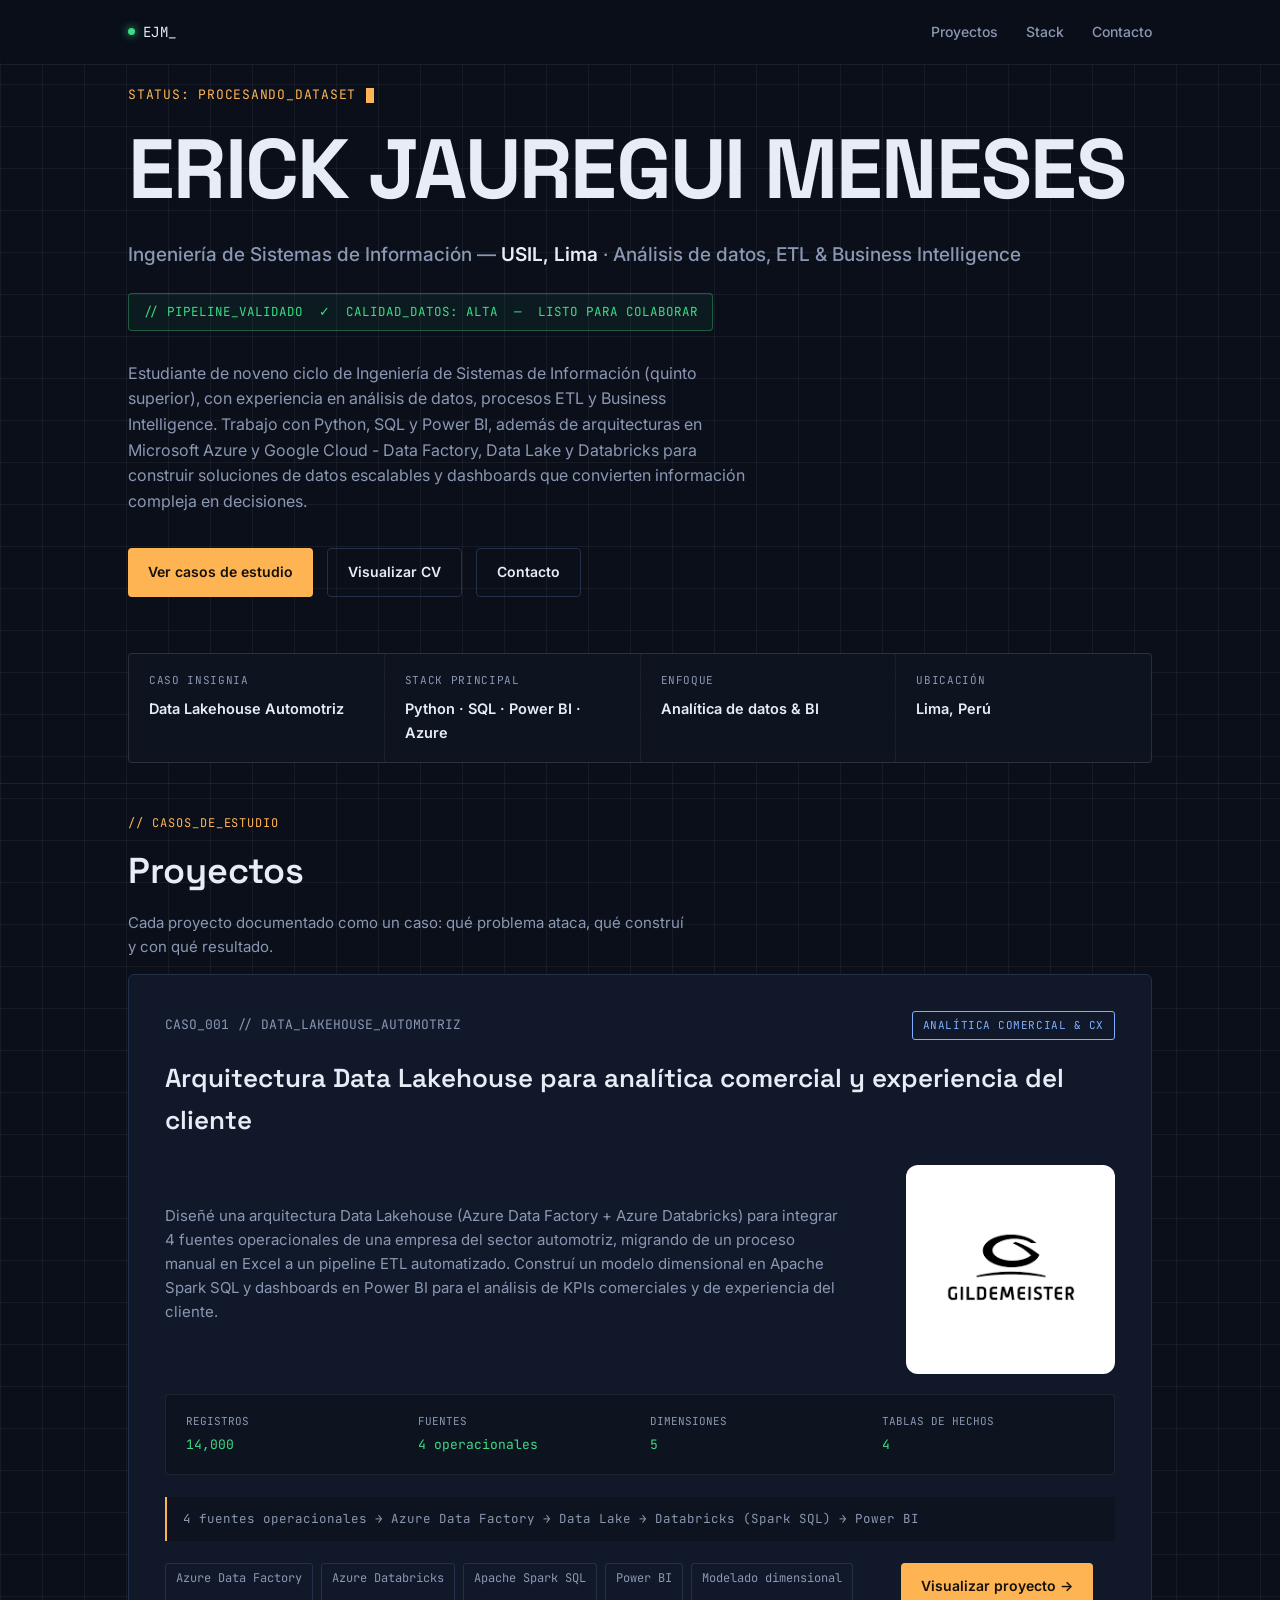
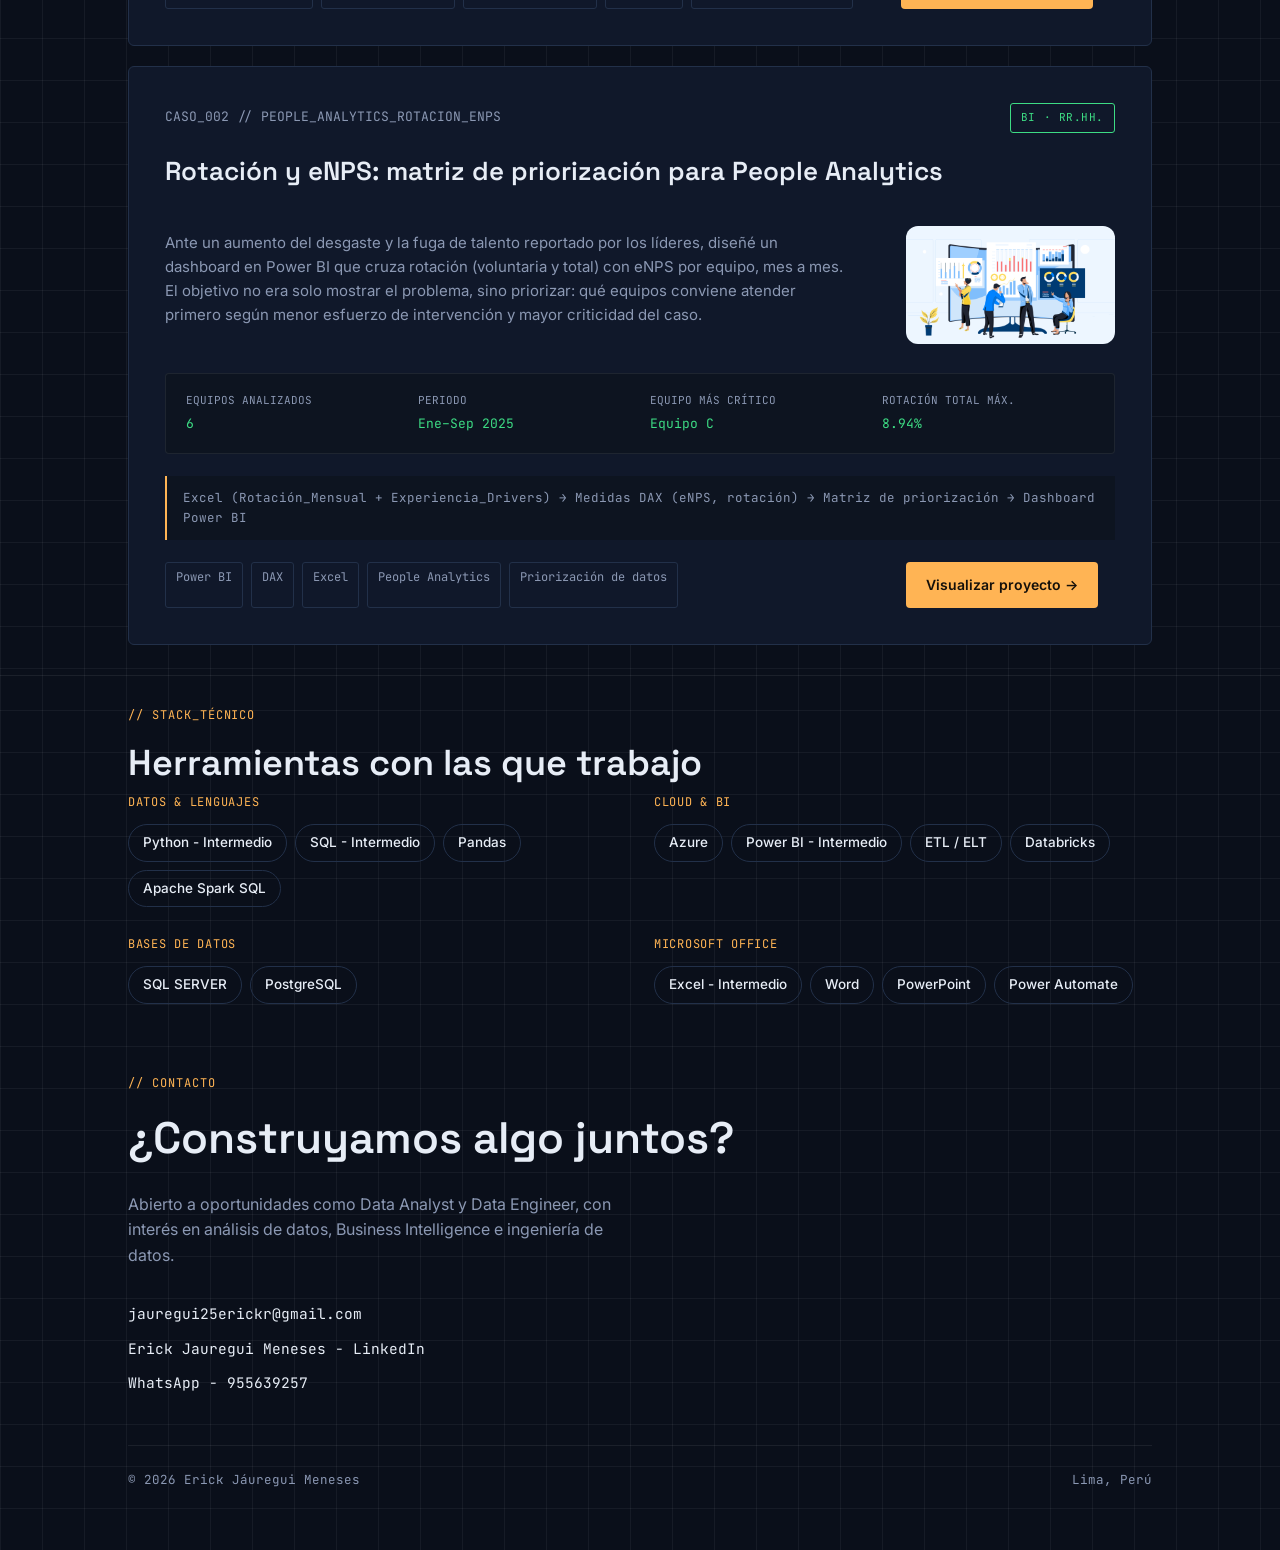
==== index.html @ a3d31a67 "Initial commit - personal portfolio" ====
<!DOCTYPE html>
<html lang="es">
<head>
<meta charset="UTF-8">
<meta name="viewport" content="width=device-width, initial-scale=1.0">
<title>Erick Raul Jauregui Meneses — Ingeniería de Sistemas · IA & Ciberseguridad</title>
<link rel="preconnect" href="https://fonts.googleapis.com">
<link rel="preconnect" href="https://fonts.gstatic.com" crossorigin>
<link href="https://fonts.googleapis.com/css2?family=Space+Grotesk:wght@500;600;700&family=Inter:wght@400;500;600&family=JetBrains+Mono:wght@400;500&display=swap" rel="stylesheet">
<link rel="stylesheet" href="style.css">
</head>
<body>

<nav>
  <div class="wrap">
    <a href="#" class="brand"><span class="dot"></span>EJM_</a>
    <ul>
      <li><a class="navlink" href="#proyectos">Proyectos</a></li>
      <li><a class="navlink" href="#stack">Stack</a></li>
      <li><a class="navlink" href="#contacto">Contacto</a></li>
    </ul>
  </div>
</nav>

<header class="hero">
  <div class="wrap">
    <div class="eyebrow">STATUS: PROCESANDO_DATASET<span class="cursor"></span></div>

    <h1 class="name">
      <span class="scanwrap">ERICK JAUREGUI MENESES<span class="scanline"></span></span>
    </h1>

    <p class="role">Ingeniería de Sistemas de Información — <strong>USIL, Lima</strong> · Análisis de datos, ETL & Business Intelligence</p>

    <div class="verified mono">// PIPELINE_VALIDADO &nbsp;✓&nbsp; CALIDAD_DATOS: ALTA &nbsp;—&nbsp; LISTO PARA COLABORAR</div>

    <p class="intro">
      Estudiante de noveno ciclo de Ingeniería de Sistemas de Información (quinto superior),
      con experiencia en análisis de datos, procesos ETL y Business Intelligence. Trabajo con
      Python, SQL y Power BI, además de arquitecturas en Microsoft Azure y Google Cloud - Data
      Factory, Data Lake y Databricks para construir soluciones de datos escalables y
      dashboards que convierten información compleja en decisiones.
    </p>

    <div class="cta-row">
      <a class="btn btn-primary" href="#proyectos">Ver casos de estudio</a>
      <a class="btn btn-ghost" href="ErickJauregui.html" id="cv-link">Visualizar CV</a>
      <a class="btn btn-ghost" href="#contacto">Contacto</a>
    </div>

    <div class="telemetry">
      <div class="tcell">
        <div class="tlabel">CASO INSIGNIA</div>
        <div class="tvalue">Data Lakehouse Automotriz</div>
      </div>
      <div class="tcell">
        <div class="tlabel">STACK PRINCIPAL</div>
        <div class="tvalue">Python · SQL · Power BI · Azure</div>
      </div>
      <div class="tcell">
        <div class="tlabel">ENFOQUE</div>
        <div class="tvalue">Analítica de datos & BI</div>
      </div>
      <div class="tcell">
        <div class="tlabel">UBICACIÓN</div>
        <div class="tvalue">Lima, Perú</div>
      </div>
    </div>
  </div>
</header>

<section id="proyectos">
  <div class="wrap">
    <div class="section-head">
      <div class="section-tag">// CASOS_DE_ESTUDIO</div>
      <h2>Proyectos</h2>
      <p class="section-sub">Cada proyecto documentado como un caso: qué problema ataca, qué construí y con qué resultado.</p>
    </div>

    <div class="case-featured">
      <div class="case-head">
        <span class="case-id">CASO_001 // DATA_LAKEHOUSE_AUTOMOTRIZ</span>
        <span class="badge academic">ANALÍTICA COMERCIAL & CX</span>
      </div>
      
      <h3 class="case-title">Arquitectura Data Lakehouse para analítica comercial y experiencia del cliente</h3>
      <div class="case-content">

        <div class="case-text">
            <p class="case-desc">
            Diseñé una arquitectura Data Lakehouse (Azure Data Factory + Azure Databricks) para
            integrar 4 fuentes operacionales de una empresa del sector automotriz, migrando de un
            proceso manual en Excel a un pipeline ETL automatizado. Construí un modelo dimensional
            en Apache Spark SQL y dashboards en Power BI para el análisis de KPIs comerciales y de
            experiencia del cliente.
            </p>
        </div>

        <div class="case-image">
            <img src="/img/images.png" alt="Arquitectura Data Lakehouse del proyecto automotriz">
        </div>

      </div>

      <div class="readout">
        <div><span class="rk">REGISTROS</span><span class="rv">14,000</span></div>
        <div><span class="rk">FUENTES</span><span class="rv">4 operacionales</span></div>
        <div><span class="rk">DIMENSIONES</span><span class="rv">5</span></div>
        <div><span class="rk">TABLAS DE HECHOS</span><span class="rv">4</span></div>
      </div>

      <div class="arch">4 fuentes operacionales → Azure Data Factory → Data Lake → Databricks (Spark SQL) → Power BI</div>

      <div class="tags">
        <span class="tag">Azure Data Factory</span>
        <span class="tag">Azure Databricks</span>
        <span class="tag">Apache Spark SQL</span>
        <span class="tag">Power BI</span>
        <span class="tag">Modelado dimensional</span>
        <div class="case-actions">
        <a class="btn btn-primary" href="proyecto-lakehouse.html">Visualizar proyecto →</a>
        </div>
      </div>
    </div>

    

     <div class="case-featured" style="margin-top:20px;">
      <div class="case-head">
        <span class="case-id">CASO_002 // PEOPLE_ANALYTICS_ROTACION_ENPS</span>
        <span class="badge bi">BI · RR.HH.</span>
      </div>
 
      <h3 class="case-title">Rotación y eNPS: matriz de priorización para People Analytics</h3>
 
      <div class="case-content">
        <div class="case-text">
          <p class="case-desc">
            Ante un aumento del desgaste y la fuga de talento reportado por los líderes, diseñé
            un dashboard en Power BI que cruza rotación (voluntaria y total) con eNPS por
            equipo, mes a mes. El objetivo no era solo mostrar el problema, sino priorizar: qué
            equipos conviene atender primero según menor esfuerzo de intervención y mayor
            criticidad del caso.
          </p>
        </div>
        <div class="case-image">
            <img src="/img/People_Analytics.png" alt="Arquitectura Data Lakehouse del proyecto automotriz">
        </div>
        
      </div>

 
      <div class="readout">
        <div><span class="rk">EQUIPOS ANALIZADOS</span><span class="rv">6</span></div>
        <div><span class="rk">PERIODO</span><span class="rv">Ene–Sep 2025</span></div>
        <div><span class="rk">EQUIPO MÁS CRÍTICO</span><span class="rv">Equipo C</span></div>
        <div><span class="rk">ROTACIÓN TOTAL MÁX.</span><span class="rv">8.94%</span></div>
      </div>
 
      <div class="arch">Excel (Rotación_Mensual + Experiencia_Drivers) → Medidas DAX (eNPS, rotación) → Matriz de priorización → Dashboard Power BI</div>
 
      <div class="tags">
        <span class="tag">Power BI</span>
        <span class="tag">DAX</span>
        <span class="tag">Excel</span>
        <span class="tag">People Analytics</span>
        <span class="tag">Priorización de datos</span>
        <div class="case-actions1">
        <a class="btn btn-primary" href="proyecto-people-analytics.html">Visualizar proyecto →</a>
      </div>
      </div>

    </div>
  </div>
</section>


<section id="stack">
  <div class="wrap">
    <div class="section-head">
      <div class="section-tag">// STACK_TÉCNICO</div>
      <h2>Herramientas con las que trabajo</h2>
    </div>

    <div class="skill-groups">
      <div class="skill-group">
        <div class="tlabel mono">DATOS & LENGUAJES</div>
        <div class="chip-row">
          <span class="chip">Python - Intermedio</span><span class="chip">SQL - Intermedio</span><span class="chip">Pandas</span><span class="chip">Apache Spark SQL</span>
        </div>
      </div>
      <div class="skill-group">
        <div class="tlabel mono">CLOUD & BI</div>
        <div class="chip-row">
          <span class="chip">Azure</span><span class="chip">Power BI - Intermedio </span><span class="chip">ETL / ELT</span><span class="chip">Databricks</span>
        </div>
      </div>
      <div class="skill-group">
        <div class="tlabel mono">BASES DE DATOS</div>
        <div class="chip-row">
          <span class="chip">SQL SERVER</span><span class="chip">PostgreSQL</span>
        </div>
      </div>
      <div class="skill-group">
    <div class="tlabel mono">MICROSOFT OFFICE</div>
    <div class="chip-row">
      <span class="chip">Excel - Intermedio</span>
      <span class="chip">Word</span>
      <span class="chip">PowerPoint</span>
      <span class="chip">Power Automate</span>
    </div>
    </div>

  </div>
</section>

<footer id="contacto">
  <div class="wrap">
    <div class="section-tag">// CONTACTO</div>
    <h2 class="footer-title">¿Construyamos algo juntos?</h2>
    <p class="footer-sub">Abierto a oportunidades como Data Analyst y Data Engineer, con interés en análisis de datos, Business Intelligence e ingeniería de datos.</p>
    <div class="contact-list">
      <a href="mailto:tu-correo@ejemplo.com">jauregui25erickr@gmail.com</a>
      <a href="https://www.linkedin.com/in/erick-raul-jauregui-meneses-576355302/" target="_blank">
    Erick Jauregui Meneses - LinkedIn
</a>
      <a href="#">WhatsApp - 955639257</a>
    </div>

    <div class="foot-note">
      <span>© 2026 Erick Jáuregui Meneses</span>
      <span>Lima, Perú</span>
    </div>
  </div>
</footer>

<script src="script.js"></script>

</body>
</html>
---- style.css ----
:root{
    --bg: #0a0f1a;
    --panel: #10182a;
    --panel-2: #0d1420;
    --border: #223049;
    --border-soft: rgba(255,255,255,0.07);
    --text: #e7edf6;
    --text-muted: #8b98b3;
    --amber: #ffb454;
    --green: #3ddc84;
    --grid: rgba(255,255,255,0.05);
    --radius: 4px;
  }

  *{ box-sizing: border-box; }
  html{ scroll-behavior: smooth; }

  @media (prefers-reduced-motion: reduce){
    html{ scroll-behavior: auto; }
    *{ animation-duration: 0.01ms !important; animation-iteration-count: 1 !important; transition-duration: 0.01ms !important; }
  }

  body{
    margin:0;
    background:
      linear-gradient(var(--grid) 1px, transparent 1px) 0 0 / 100% 42px,
      linear-gradient(90deg, var(--grid) 1px, transparent 1px) 0 0 / 42px 100%,
      var(--bg);
    color: var(--text);
    font-family: 'Inter', sans-serif;
    line-height: 1.6;
    -webkit-font-smoothing: antialiased;
  }

  a{ color: inherit; }
  ::selection{ background: var(--amber); color: #0a0f1a; }

  :focus-visible{
    outline: 2px solid var(--amber);
    outline-offset: 3px;
  }

  .mono{ font-family: 'JetBrains Mono', monospace; }
  .display{ font-family: 'Space Grotesk', sans-serif; }

  .wrap{
    max-width: 1080px;
    margin: 0 auto;
    padding: 0 28px;
  }

  /* NAV */
  nav{
    position: sticky; top:0; z-index: 50;
    backdrop-filter: blur(10px);
    background: rgba(10,15,26,0.82);
    border-bottom: 1px solid var(--border-soft);
  }
  nav .wrap{
    display:flex; align-items:center; justify-content:space-between;
    height: 64px;
  }
  .brand{
    font-family:'JetBrains Mono', monospace;
    font-size: 14px; letter-spacing: 0.03em;
    display:flex; align-items:center; gap:8px;
    text-decoration:none; color: var(--text);
  }
  .brand .dot{ width:7px; height:7px; border-radius:50%; background: var(--green); box-shadow: 0 0 8px var(--green); flex:none; }
  nav ul{ list-style:none; display:flex; gap: 28px; margin:0; padding:0; }
  nav a.navlink{
    text-decoration:none; color: var(--text-muted);
    font-size: 14px; font-weight: 500;
    transition: color .15s ease;
  }
  nav a.navlink:hover{ color: var(--text); }
  nav ul{ display:none; }
  @media (min-width: 720px){ nav ul{ display:flex; } }

  /* HERO */
  header.hero{
    padding: 20px 0 20px;
    position: relative;
    overflow: hidden;
  }
  .eyebrow{
    font-family:'JetBrains Mono', monospace;
    font-size: 13px;
    color: var(--amber);
    letter-spacing: 0.06em;
    display:flex; align-items:center; gap:10px;
    margin-bottom: 22px;
  }
  .cursor{
    display:inline-block; width:8px; height:15px; background: var(--amber);
    animation: blink 1s steps(1) infinite;
  }
  @keyframes blink{ 50%{ opacity:0; } }

  h1.name{
    font-family:'Space Grotesk', sans-serif;
    font-weight: 700;
    font-size: clamp(42px, 8vw, 84px);
    line-height: 0.98;
    letter-spacing: -0.02em;
    margin: 0;
    position: relative;
    display: inline-block;
  }
  h1.name .scanwrap{
    position: relative;
    display: inline-block;
    overflow: hidden;
  }
  h1.name .scanline{
    position:absolute; left:0; right:0; top:0; height:0;
    background: linear-gradient(180deg, transparent, rgba(61,220,132,0.35) 45%, rgba(61,220,132,0.85) 50%, rgba(61,220,132,0.35) 55%, transparent);
    animation: sweep 1.6s ease-out 0.3s forwards;
  }
  @keyframes sweep{
    0%{ top:-10%; height: 14%; }
    85%{ top: 100%; height: 14%; }
    100%{ top:100%; height:0; }
  }

  .role{
    margin: 18px 0 0;
    font-size: clamp(16px, 2.4vw, 19px);
    color: var(--text-muted);
    font-weight: 500;
  }
  .role strong{ color: var(--text); font-weight: 600; }

  .verified{
    margin-top: 22px;
    display:inline-flex; align-items:center; gap:10px;
    font-family:'JetBrains Mono', monospace;
    font-size: 12.5px;
    color: var(--green);
    border: 1px solid rgba(61,220,132,0.35);
    background: rgba(61,220,132,0.06);
    padding: 8px 14px;
    border-radius: var(--radius);
    opacity: 0;
    animation: fadein 0.5s ease 2s forwards;
  }
  @keyframes fadein{ to{ opacity:1; } }

  .intro{
    max-width: 620px;
    margin: 30px 0 0;
    color: var(--text-muted);
    font-size: 16px;
  }

  .cta-row{ display:flex; flex-wrap:wrap; gap: 14px; margin-top: 34px; }
  .btn{
    font-family:'Inter', sans-serif;
    font-size: 14px; font-weight: 600;
    padding: 12px 20px;
    border-radius: var(--radius);
    text-decoration: none;
    display:inline-flex; align-items:center; gap:8px;
    transition: transform .15s ease, border-color .15s ease, background .15s ease;
  }
  .btn-primary{ background: var(--amber); color: #14100a; }
  .btn-primary:hover{ transform: translateY(-1px); }
  .btn-ghost{ border: 1px solid var(--border); color: var(--text); }
  .btn-ghost:hover{ border-color: var(--amber); color: var(--amber); }

  /* TELEMETRY STRIP */
  .telemetry{
    display:grid; grid-template-columns: repeat(2,1fr); gap: 1px;
    background: var(--border-soft);
    border: 1px solid var(--border-soft);
    border-radius: var(--radius);
    overflow:hidden;
    margin-top: 56px;
  }
  @media (min-width: 720px){ .telemetry{ grid-template-columns: repeat(4,1fr); } }
  .tcell{
    background: var(--panel-2);
    padding: 18px 20px;
  }
  .tcell .tlabel{
    font-family:'JetBrains Mono', monospace;
    font-size: 11px; color: var(--text-muted);
    letter-spacing: 0.06em;
    margin-bottom: 8px;
  }
  .tcell .tvalue{ font-size: 14.5px; font-weight: 600; }

  /* SECTIONS */
  section{ padding: 30px 0; border-top: 1px solid var(--border-soft); }
  .section-head{ margin-bottom: 0px; }
  .section-tag{
    font-family:'JetBrains Mono', monospace;
    font-size: 12px; color: var(--amber); letter-spacing: 0.08em;
    margin-bottom: 10px;
  }
  h2{
    font-family:'Space Grotesk', sans-serif;
    font-size: clamp(26px, 4vw, 36px);
    margin: 0;
    font-weight: 600;
  }
  .section-sub{ color: var(--text-muted); max-width: 560px; margin-top: 10px; font-size: 15px; }

  /* FEATURED CASE FILE */
  .case-featured{
    background: var(--panel);
    border: 1px solid var(--border);
    border-radius: 6px;
    padding: 36px;
    position: relative;
  }
  .case-head{
    display:flex; flex-wrap:wrap; align-items:center; gap: 14px;
    justify-content: space-between;
    margin-bottom: 18px;
  }
  .case-id{ font-family:'JetBrains Mono', monospace; font-size: 13px; color: var(--text-muted); }
  .badge{
    font-family:'JetBrains Mono', monospace;
    font-size: 11px; letter-spacing: 0.05em;
    padding: 5px 10px; border-radius: 3px;
    border: 1px solid currentColor;
  }
  .badge.thesis{ color: var(--amber); }
  .badge.academic{ color: #7fb0ff; }
  .badge.bi{ color: var(--green); }
  .badge.iot{ color: #d18cff; }
  .badge.web{ color: #ff9d7a; }

  .case-title{ font-family:'Space Grotesk', sans-serif; font-size: 26px; font-weight: 600; margin: 4px 0 14px; }
  .case-desc{ color: var(--text-muted); font-size: 15px; max-width: 680px; margin-bottom: 26px; }

  .readout{
    background: var(--panel-2);
    border: 1px solid var(--border-soft);
    border-radius: 4px;
    padding: 18px 20px;
    display:grid; grid-template-columns: repeat(2,1fr); gap: 12px 20px;
    font-family:'JetBrains Mono', monospace;
    font-size: 13px;
    margin-bottom: 22px;
  }
  @media (min-width: 640px){ .readout{ grid-template-columns: repeat(4,1fr); } }
  .readout div span{ display:block; }
  .readout .rk{ color: var(--text-muted); font-size: 11px; margin-bottom: 4px; }
  .readout .rv{ color: var(--green); }

  .arch{
    font-family:'JetBrains Mono', monospace;
    font-size: 12.5px;
    color: var(--text-muted);
    margin-bottom: 22px;
    padding: 12px 16px;
    border-left: 2px solid var(--amber);
    background: var(--panel-2);
  }

  .tags{ display:flex; flex-wrap:wrap; gap: 8px; }
  .tag{
    font-family:'JetBrains Mono', monospace;
    font-size: 12px;
    color: var(--text-muted);
    border: 1px solid var(--border);
    padding: 5px 10px;
    border-radius: 3px;
  }

  /* CASE GRID */
  .case-grid{
    display:grid; grid-template-columns: 1fr; gap: 20px;
    margin-top: 20px;
  }
  @media (min-width: 720px){ .case-grid{ grid-template-columns: 1fr 1fr; } }

  .case-card{
    background: var(--panel);
    border: 1px solid var(--border-soft);
    border-radius: 5px;
    padding: 24px;
    opacity: 0; transform: translateY(14px);
    transition: opacity .5s ease, transform .5s ease, border-color .2s ease;
  }
  .case-card.in{ opacity:1; transform: translateY(0); }
  .case-card:hover{ border-color: var(--border); }
  .case-card .case-id{ margin-bottom: 8px; }
  .case-card h3{ font-family:'Space Grotesk', sans-serif; font-size: 18px; margin: 6px 0 10px; font-weight: 600; }
  .case-card p{ color: var(--text-muted); font-size: 14px; margin: 0 0 16px; }
  .case-card .tags{ margin-top: auto; }

  /* SKILLS */
  .skill-groups{ display:grid; grid-template-columns: 1fr; gap: 28px; }
  @media (min-width: 720px){ .skill-groups{ grid-template-columns: repeat(2,1fr); } }
  .skill-group .tlabel{
    font-family:'JetBrains Mono', monospace; font-size: 12px; color: var(--amber);
    letter-spacing: 0.06em; margin-bottom: 12px;
  }
  .chip-row{ display:flex; flex-wrap:wrap; gap: 8px; }
  .chip{
    font-size: 13.5px; font-weight: 500;
    border: 1px solid var(--border);
    border-radius: 20px;
    padding: 7px 14px;
    color: var(--text);
  }

  /* FOOTER */
  footer{ padding: 40px 0 60px; }
  .footer-title{
    font-family:'Space Grotesk', sans-serif;
    font-size: clamp(28px, 5vw, 44px);
    font-weight: 600; margin: 0 0 18px;
  }
  .footer-sub{ color: var(--text-muted); max-width: 520px; margin-bottom: 34px; }
  .contact-list{ display:flex; flex-direction:column; gap: 10px; font-family:'JetBrains Mono', monospace; font-size: 14.5px; }
  .contact-list a{ text-decoration:none; color: var(--text); border-bottom: 1px solid transparent; transition: border-color .15s ease, color .15s ease; }
  .contact-list a:hover{ color: var(--amber); border-color: var(--amber); }
  .foot-note{
    margin-top: 50px; padding-top: 24px; border-top: 1px solid var(--border-soft);
    font-size: 12.5px; color: var(--text-muted); font-family:'JetBrains Mono', monospace;
    display:flex; flex-wrap:wrap; justify-content:space-between; gap:10px;
  }

  /*Imagen de Primer Proyecto*/

  .case-content {
  display: flex;
  align-items: center;
  justify-content: space-between;
  gap: 40px;
  padding: 10px 0 20px;
}

.case-text {
  flex: 1;
}

.case-image {
  width: 22%;
}

.case-image img {
  width: 100%;
  height: auto;
  display: block;
  border-radius: 12px;
}

/*CV PDF*/
.cv-page {
    padding: 40px 0 0px;
}

.cv-actions {
    display: flex;
    gap: 15px;
    margin: 30px 0;
    flex-wrap: wrap;
}

.cv-viewer {
    width: 100%;
    height: 900px;
    border: 1px solid rgba(255, 255, 255, 0.1);
    border-radius: 14px;
    overflow: hidden;
    background: #111;
}

.cv-viewer iframe {
    width: 100%;
    height: 100%;
    border: none;
}

.case-actions {
  margin-left: 40px;
}

.case-actions1{
  margin-left: 220px;
}
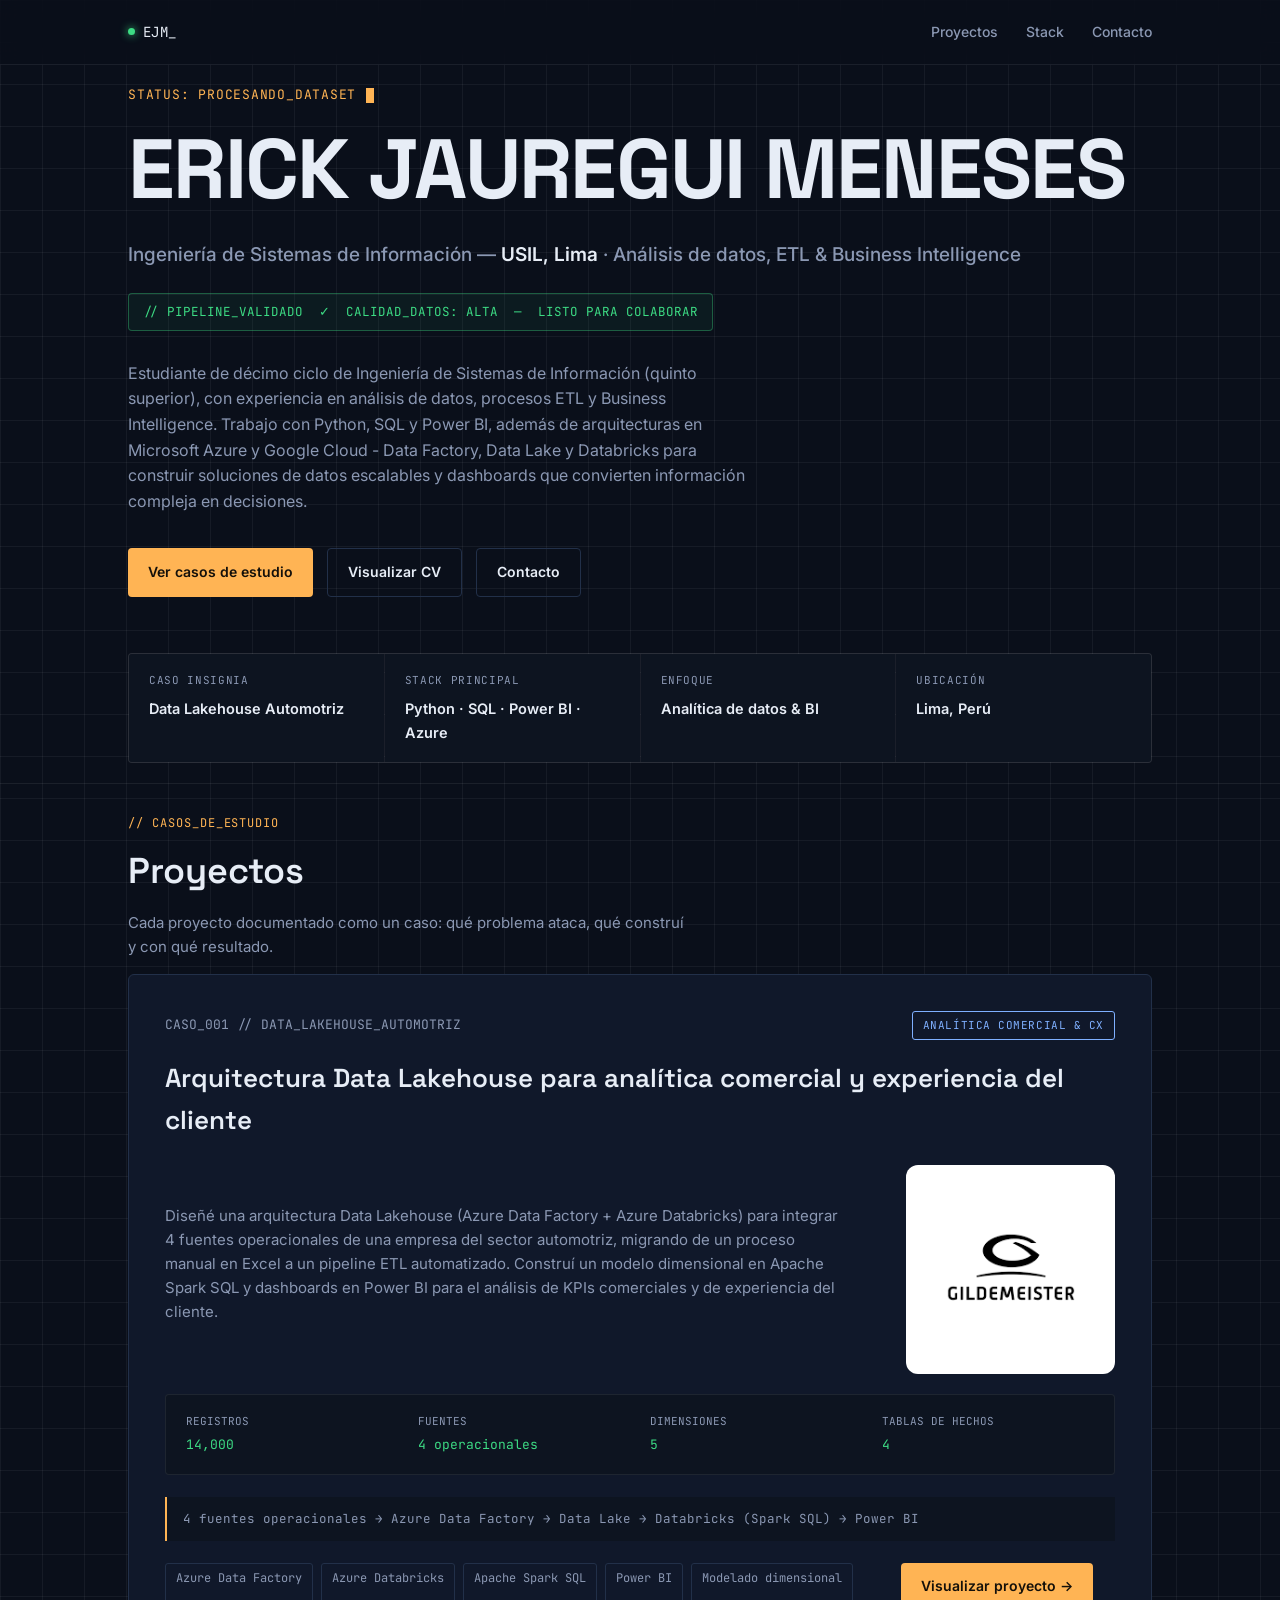
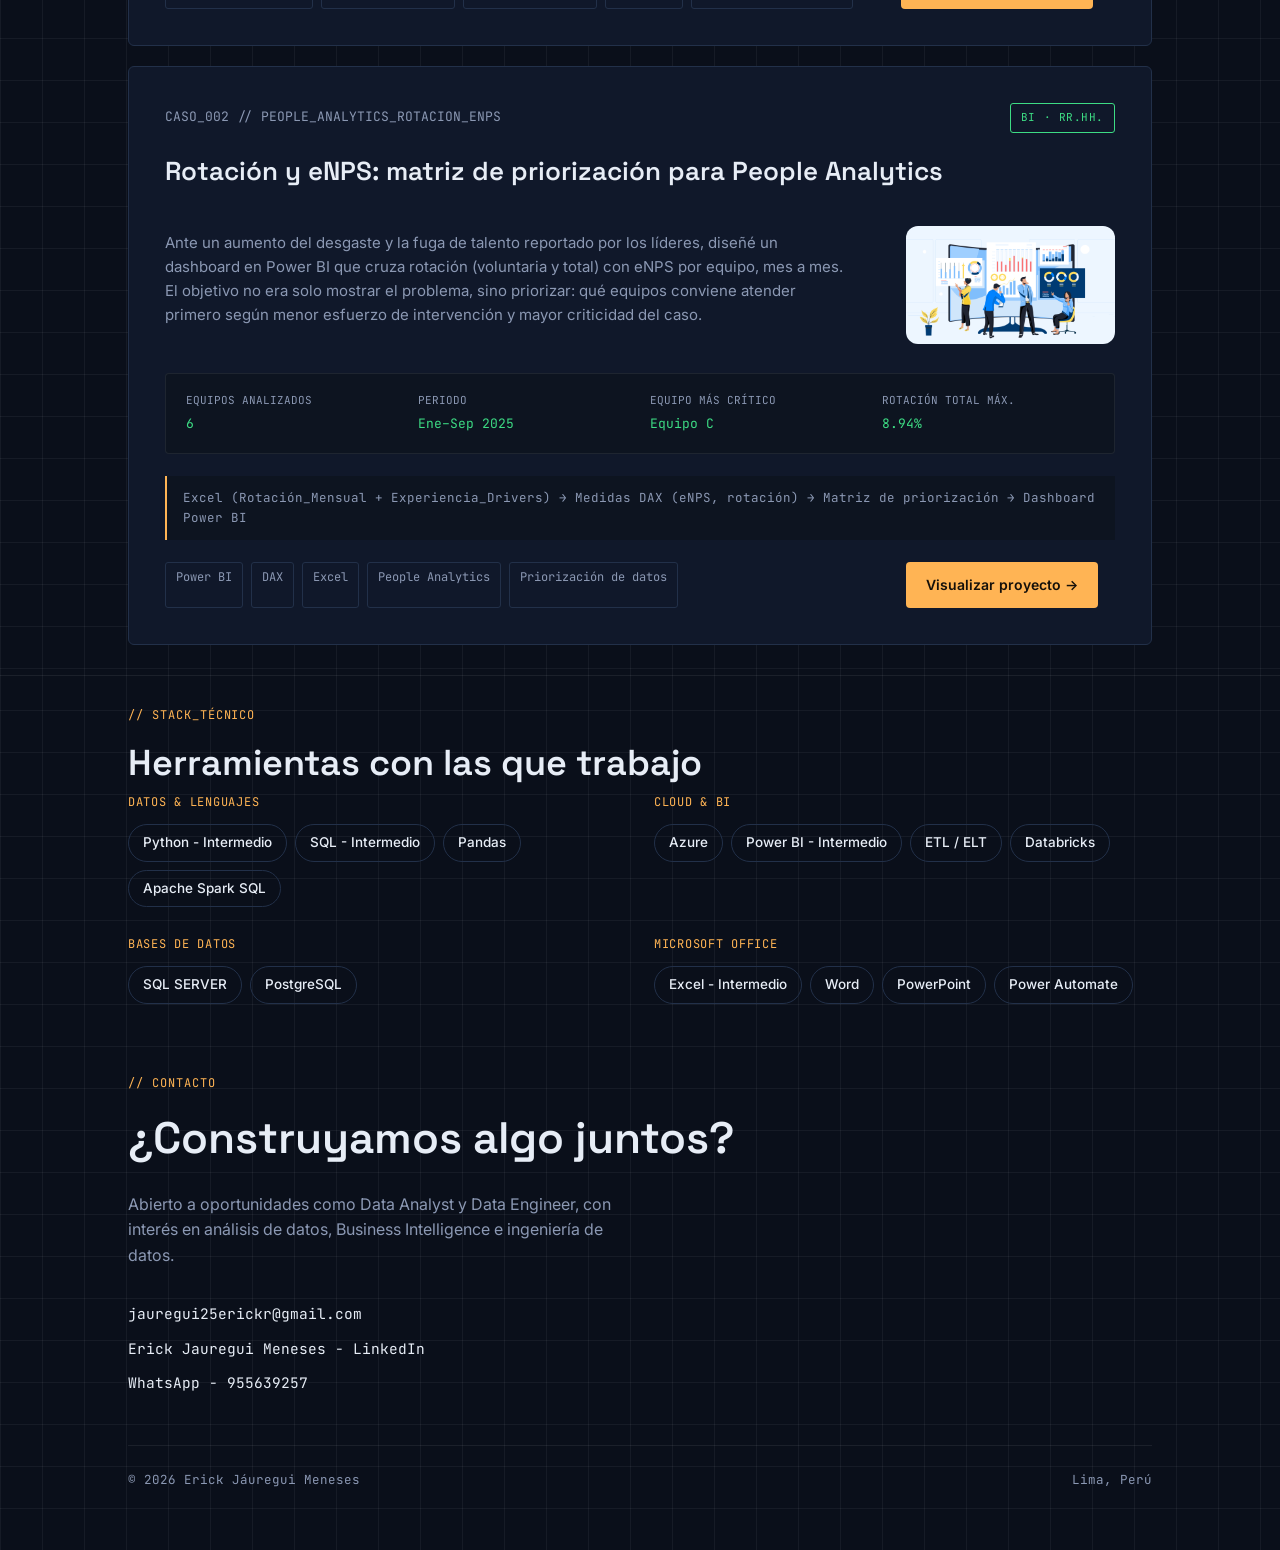
==== commit b337944a: "Cambio" ====
--- a/index.html
+++ b/index.html
@@ -3,7 +3,7 @@
 <head>
 <meta charset="UTF-8">
 <meta name="viewport" content="width=device-width, initial-scale=1.0">
-<title>Erick Raul Jauregui Meneses — Ingeniería de Sistemas · IA & Ciberseguridad</title>
+<title>Erick Raul Jauregui Meneses — Ingeniería de Sistemas</title>
 <link rel="preconnect" href="https://fonts.googleapis.com">
 <link rel="preconnect" href="https://fonts.gstatic.com" crossorigin>
 <link href="https://fonts.googleapis.com/css2?family=Space+Grotesk:wght@500;600;700&family=Inter:wght@400;500;600&family=JetBrains+Mono:wght@400;500&display=swap" rel="stylesheet">
@@ -35,7 +35,7 @@
     <div class="verified mono">// PIPELINE_VALIDADO &nbsp;✓&nbsp; CALIDAD_DATOS: ALTA &nbsp;—&nbsp; LISTO PARA COLABORAR</div>
 
     <p class="intro">
-      Estudiante de noveno ciclo de Ingeniería de Sistemas de Información (quinto superior),
+      Estudiante de décimo ciclo de Ingeniería de Sistemas de Información (quinto superior),
       con experiencia en análisis de datos, procesos ETL y Business Intelligence. Trabajo con
       Python, SQL y Power BI, además de arquitecturas en Microsoft Azure y Google Cloud - Data
       Factory, Data Lake y Databricks para construir soluciones de datos escalables y
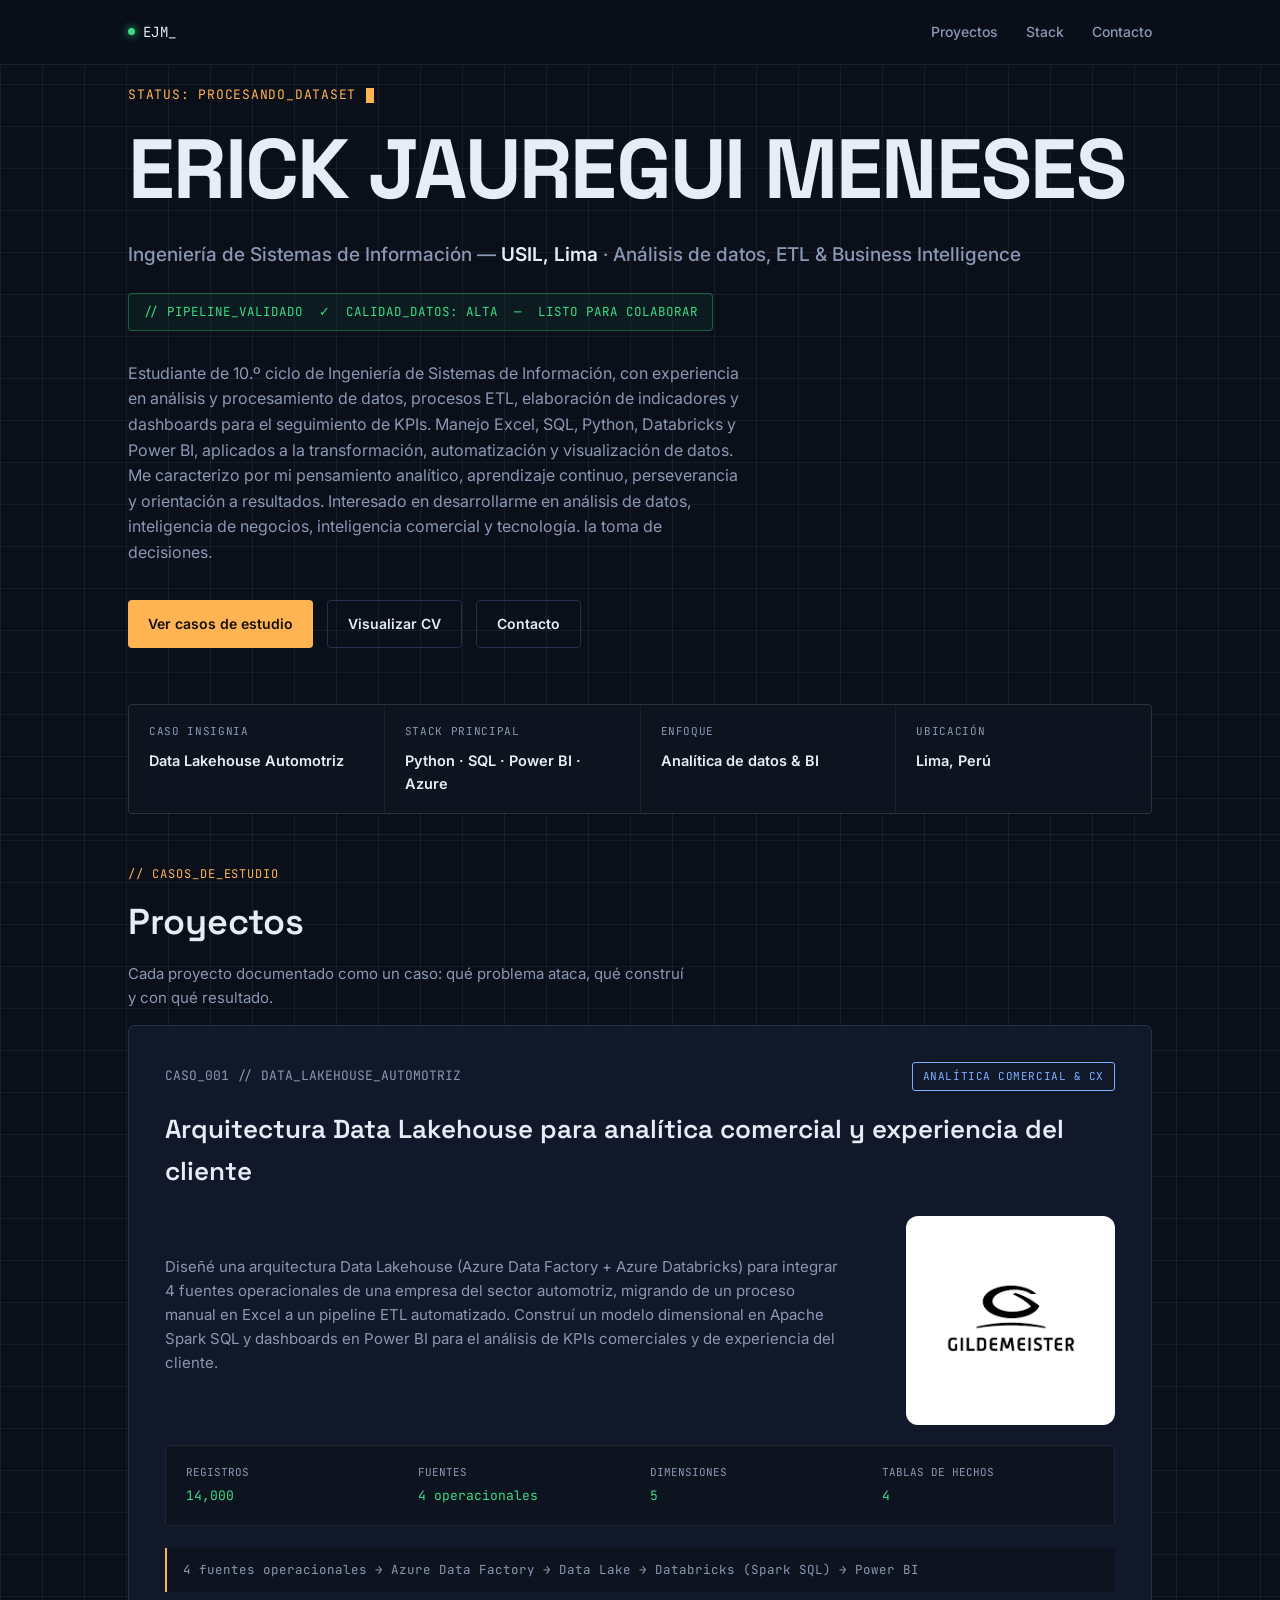
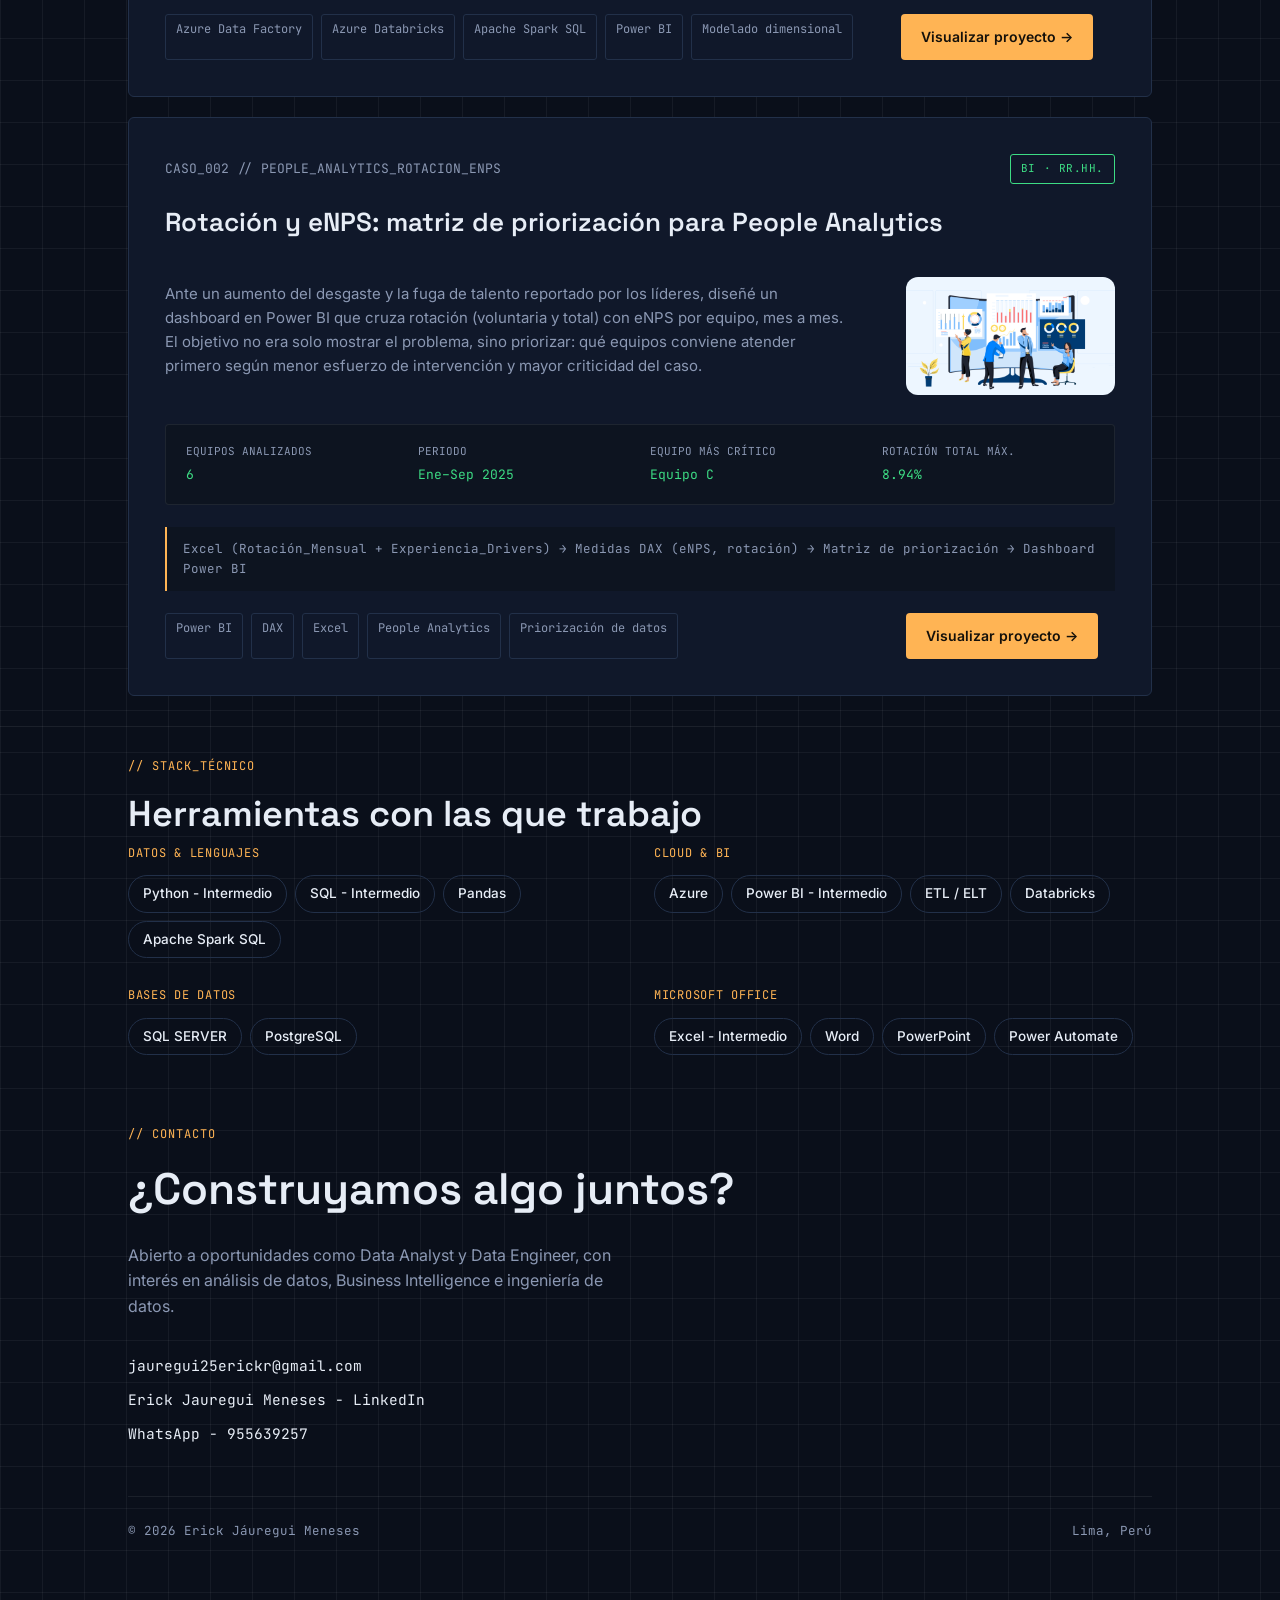
==== commit 8ffdb2d1: "resumen" ====
--- a/index.html
+++ b/index.html
@@ -35,11 +35,13 @@
     <div class="verified mono">// PIPELINE_VALIDADO &nbsp;✓&nbsp; CALIDAD_DATOS: ALTA &nbsp;—&nbsp; LISTO PARA COLABORAR</div>
 
     <p class="intro">
-      Estudiante de décimo ciclo de Ingeniería de Sistemas de Información (quinto superior),
-      con experiencia en análisis de datos, procesos ETL y Business Intelligence. Trabajo con
-      Python, SQL y Power BI, además de arquitecturas en Microsoft Azure y Google Cloud - Data
-      Factory, Data Lake y Databricks para construir soluciones de datos escalables y
-      dashboards que convierten información compleja en decisiones.
+      Estudiante de 10.º ciclo de Ingeniería de Sistemas de Información, con experiencia en análisis y procesamiento de
+      datos, procesos ETL, elaboración de indicadores y dashboards para el seguimiento de KPIs. Manejo Excel, SQL,
+      Python, Databricks y Power BI, aplicados a la transformación, automatización y visualización de datos. Me
+      caracterizo por mi pensamiento analítico, aprendizaje continuo, perseverancia y orientación a resultados.
+      Interesado en desarrollarme en análisis de datos, inteligencia de negocios, inteligencia comercial y tecnología.
+      la toma de decisiones.
+
     </p>
 
     <div class="cta-row">
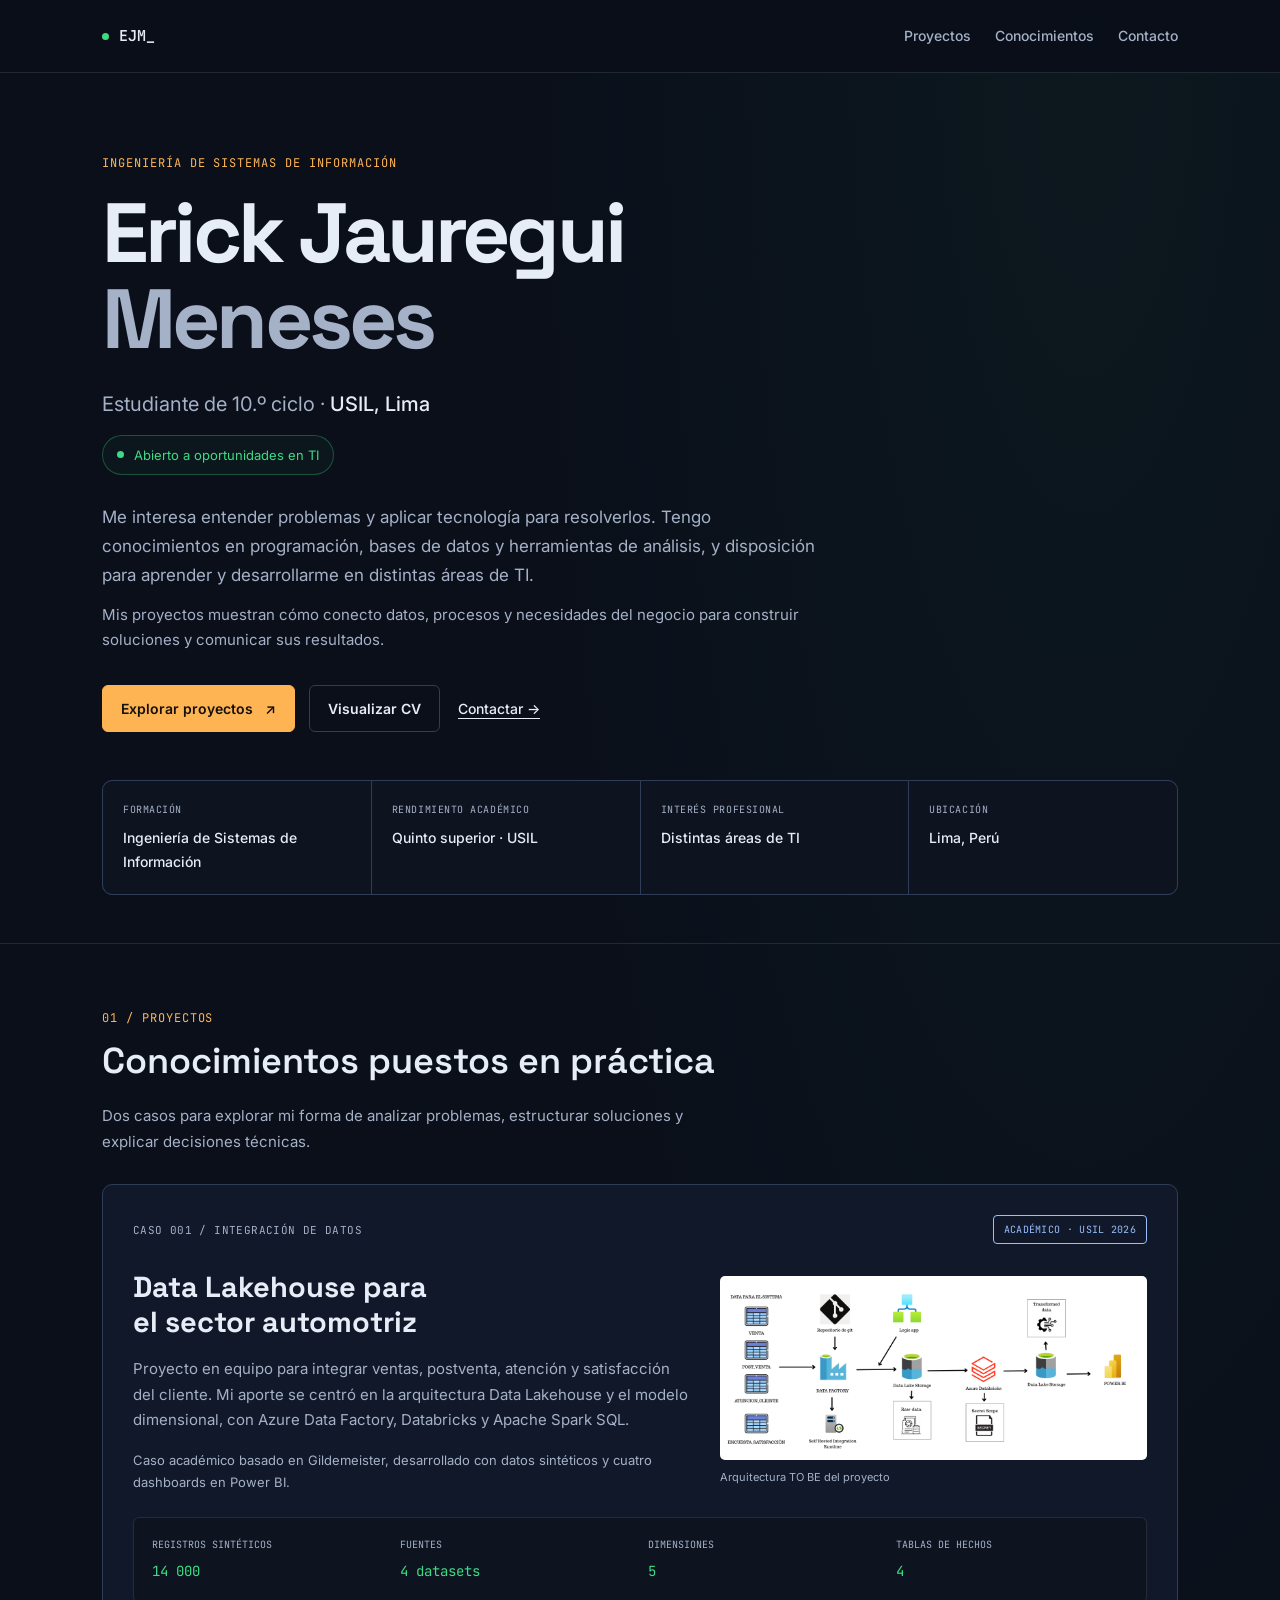
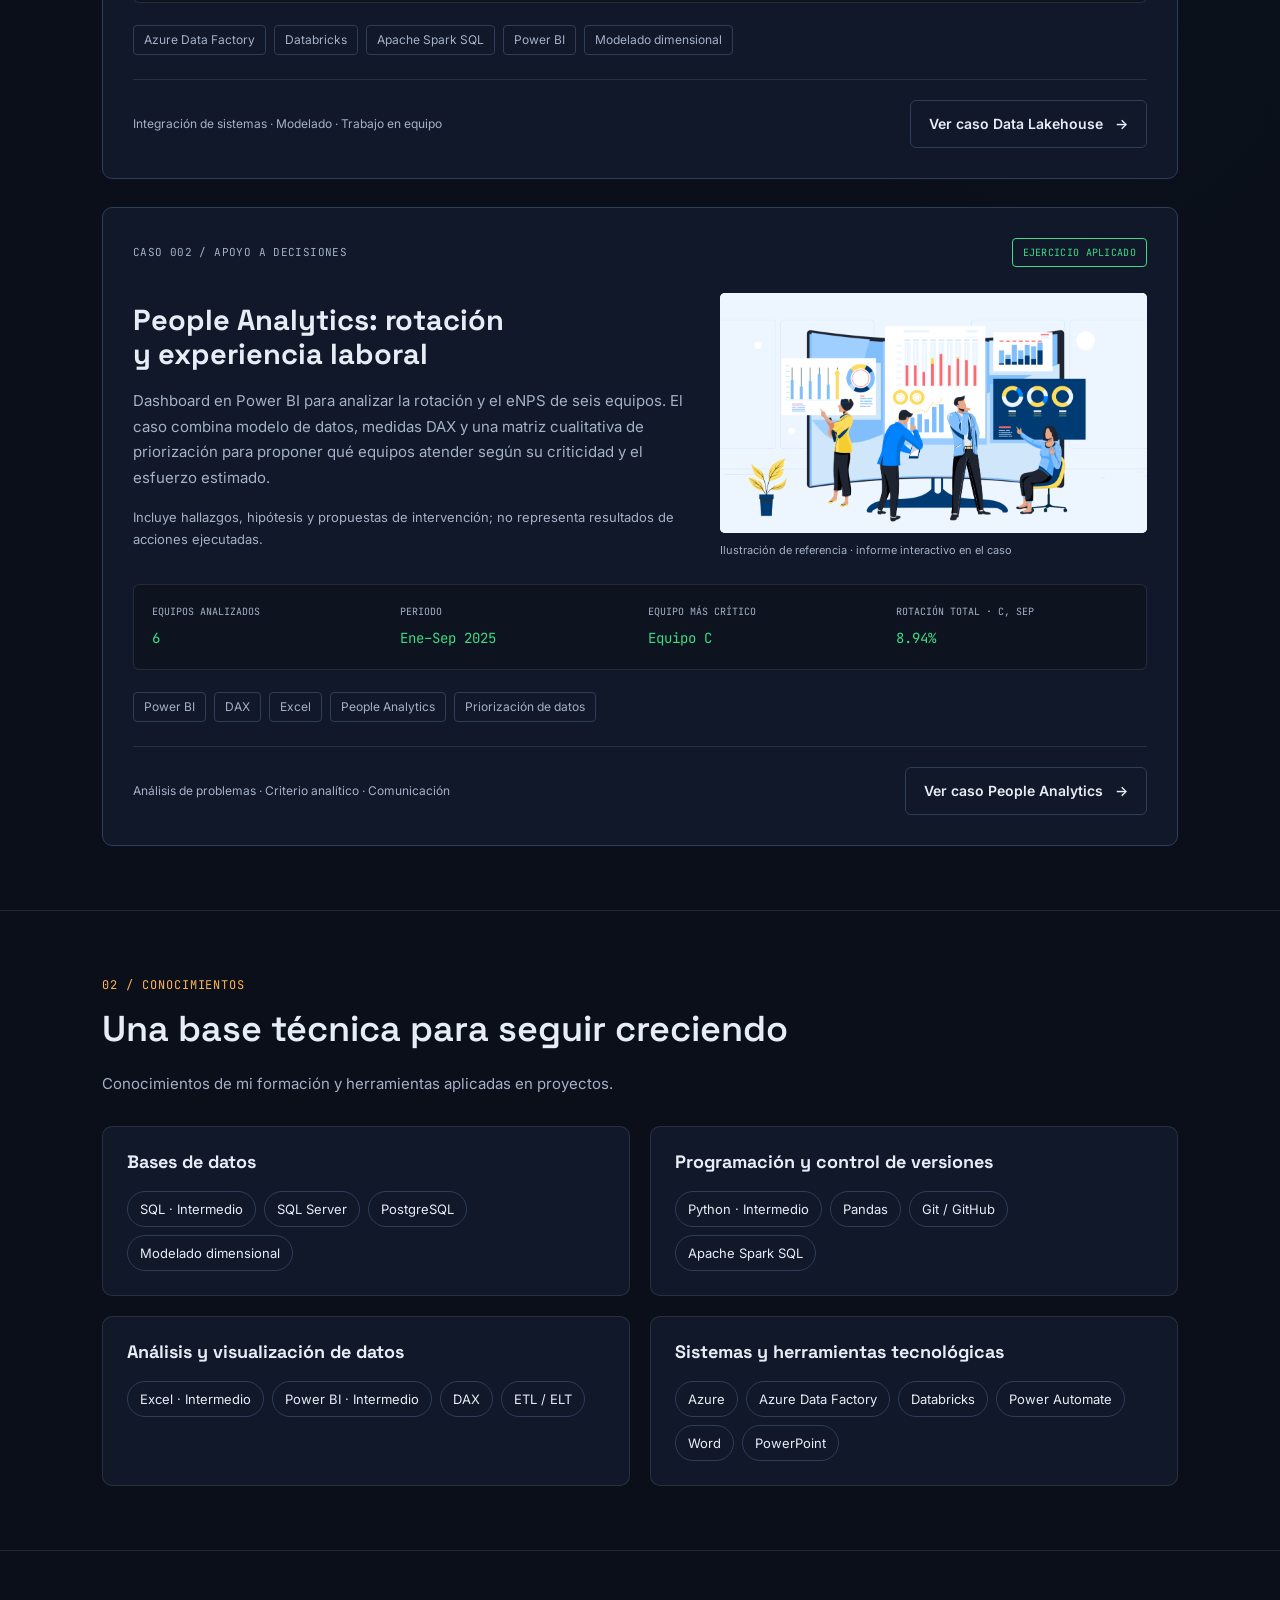
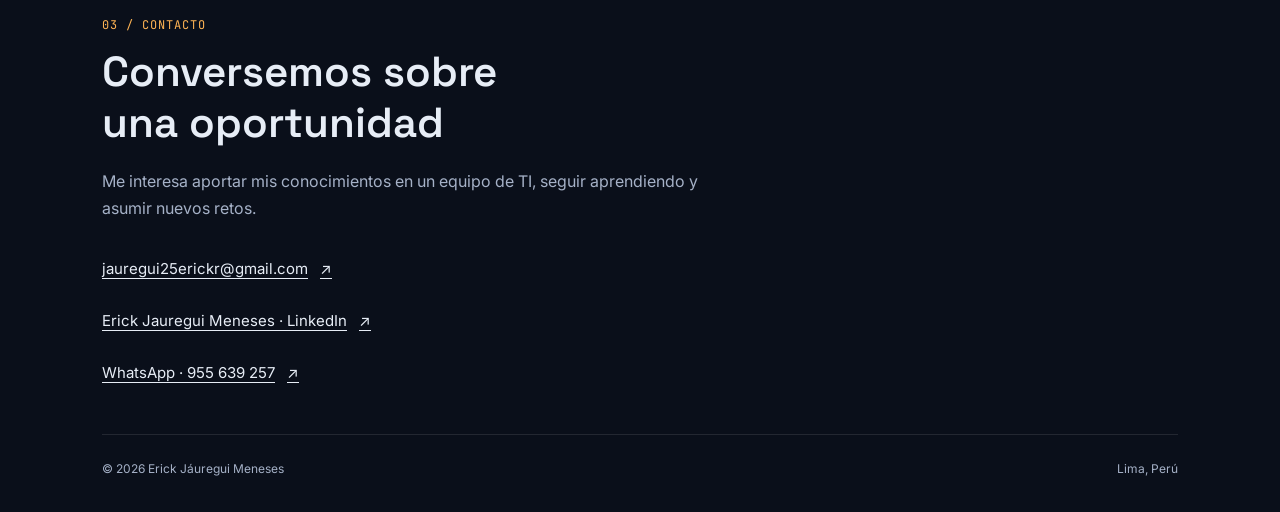
==== commit 134eff2c: ""Actualización"" ====
--- a/index.html
+++ b/index.html
@@ -1,242 +1,117 @@
-<!DOCTYPE html>
+﻿<!DOCTYPE html>
 <html lang="es">
 <head>
-<meta charset="UTF-8">
-<meta name="viewport" content="width=device-width, initial-scale=1.0">
-<title>Erick Raul Jauregui Meneses — Ingeniería de Sistemas</title>
-<link rel="preconnect" href="https://fonts.googleapis.com">
-<link rel="preconnect" href="https://fonts.gstatic.com" crossorigin>
-<link href="https://fonts.googleapis.com/css2?family=Space+Grotesk:wght@500;600;700&family=Inter:wght@400;500;600&family=JetBrains+Mono:wght@400;500&display=swap" rel="stylesheet">
-<link rel="stylesheet" href="style.css">
+  <meta charset="UTF-8">
+  <meta name="viewport" content="width=device-width, initial-scale=1.0">
+  <meta name="description" content="Portafolio de Erick Jauregui Meneses, estudiante de Ingeniería de Sistemas de Información en USIL. Proyectos, conocimientos y contacto para prácticas en TI.">
+  <meta name="theme-color" content="#0a0f1a">
+  <title>Erick Raul Jauregui Meneses — Ingeniería de Sistemas</title>
+  <link rel="preconnect" href="https://fonts.googleapis.com">
+  <link rel="preconnect" href="https://fonts.gstatic.com" crossorigin>
+  <link href="https://fonts.googleapis.com/css2?family=Space+Grotesk:wght@500;600;700&family=Inter:wght@400;500;600&family=JetBrains+Mono:wght@400;500&display=swap" rel="stylesheet">
+  <link rel="stylesheet" href="style.css">
+  <script src="script.js" defer></script>
 </head>
 <body>
-
-<nav>
-  <div class="wrap">
-    <a href="#" class="brand"><span class="dot"></span>EJM_</a>
-    <ul>
-      <li><a class="navlink" href="#proyectos">Proyectos</a></li>
-      <li><a class="navlink" href="#stack">Stack</a></li>
-      <li><a class="navlink" href="#contacto">Contacto</a></li>
-    </ul>
-  </div>
-</nav>
-
-<header class="hero">
-  <div class="wrap">
-    <div class="eyebrow">STATUS: PROCESANDO_DATASET<span class="cursor"></span></div>
-
-    <h1 class="name">
-      <span class="scanwrap">ERICK JAUREGUI MENESES<span class="scanline"></span></span>
-    </h1>
-
-    <p class="role">Ingeniería de Sistemas de Información — <strong>USIL, Lima</strong> · Análisis de datos, ETL & Business Intelligence</p>
-
-    <div class="verified mono">// PIPELINE_VALIDADO &nbsp;✓&nbsp; CALIDAD_DATOS: ALTA &nbsp;—&nbsp; LISTO PARA COLABORAR</div>
-
-    <p class="intro">
-      Estudiante de 10.º ciclo de Ingeniería de Sistemas de Información, con experiencia en análisis y procesamiento de
-      datos, procesos ETL, elaboración de indicadores y dashboards para el seguimiento de KPIs. Manejo Excel, SQL,
-      Python, Databricks y Power BI, aplicados a la transformación, automatización y visualización de datos. Me
-      caracterizo por mi pensamiento analítico, aprendizaje continuo, perseverancia y orientación a resultados.
-      Interesado en desarrollarme en análisis de datos, inteligencia de negocios, inteligencia comercial y tecnología.
-      la toma de decisiones.
-
-    </p>
-
-    <div class="cta-row">
-      <a class="btn btn-primary" href="#proyectos">Ver casos de estudio</a>
-      <a class="btn btn-ghost" href="ErickJauregui.html" id="cv-link">Visualizar CV</a>
-      <a class="btn btn-ghost" href="#contacto">Contacto</a>
+  <a class="skip-link" href="#contenido">Saltar al contenido</a>
+  <nav class="site-nav" aria-label="Navegación principal">
+    <div class="wrap">
+      <a href="index.html" class="brand" aria-label="Erick Jauregui, inicio"><span class="dot" aria-hidden="true"></span>EJM_</a>
+      <ul>
+        <li><a class="navlink" href="#proyectos">Proyectos</a></li>
+        <li><a class="navlink" href="#stack">Conocimientos</a></li>
+        <li><a class="navlink" href="#contacto">Contacto</a></li>
+      </ul>
     </div>
-
-    <div class="telemetry">
-      <div class="tcell">
-        <div class="tlabel">CASO INSIGNIA</div>
-        <div class="tvalue">Data Lakehouse Automotriz</div>
-      </div>
-      <div class="tcell">
-        <div class="tlabel">STACK PRINCIPAL</div>
-        <div class="tvalue">Python · SQL · Power BI · Azure</div>
-      </div>
-      <div class="tcell">
-        <div class="tlabel">ENFOQUE</div>
-        <div class="tvalue">Analítica de datos & BI</div>
-      </div>
-      <div class="tcell">
-        <div class="tlabel">UBICACIÓN</div>
-        <div class="tvalue">Lima, Perú</div>
-      </div>
-    </div>
-  </div>
-</header>
-
-<section id="proyectos">
-  <div class="wrap">
-    <div class="section-head">
-      <div class="section-tag">// CASOS_DE_ESTUDIO</div>
-      <h2>Proyectos</h2>
-      <p class="section-sub">Cada proyecto documentado como un caso: qué problema ataca, qué construí y con qué resultado.</p>
-    </div>
-
-    <div class="case-featured">
-      <div class="case-head">
-        <span class="case-id">CASO_001 // DATA_LAKEHOUSE_AUTOMOTRIZ</span>
-        <span class="badge academic">ANALÍTICA COMERCIAL & CX</span>
-      </div>
-      
-      <h3 class="case-title">Arquitectura Data Lakehouse para analítica comercial y experiencia del cliente</h3>
-      <div class="case-content">
-
-        <div class="case-text">
-            <p class="case-desc">
-            Diseñé una arquitectura Data Lakehouse (Azure Data Factory + Azure Databricks) para
-            integrar 4 fuentes operacionales de una empresa del sector automotriz, migrando de un
-            proceso manual en Excel a un pipeline ETL automatizado. Construí un modelo dimensional
-            en Apache Spark SQL y dashboards en Power BI para el análisis de KPIs comerciales y de
-            experiencia del cliente.
-            </p>
+  </nav>
+  <main id="contenido" tabindex="-1">
+    <header class="hero home-hero">
+      <div class="wrap">
+        <div class="eyebrow">INGENIERÍA DE SISTEMAS DE INFORMACIÓN</div>
+        <h1 class="name">Erick Jauregui<br><span>Meneses</span></h1>
+        <p class="role">Estudiante de 10.º ciclo · <strong>USIL, Lima</strong></p>
+        <p class="availability"><span class="dot" aria-hidden="true"></span>Abierto a oportunidades en TI</p>
+        <p class="intro">Me interesa entender problemas y aplicar tecnología para resolverlos. Tengo conocimientos en programación, bases de datos y herramientas de análisis, y disposición para aprender y desarrollarme en distintas áreas de TI.</p>
+        <p class="intro intro-secondary">Mis proyectos muestran cómo conecto datos, procesos y necesidades del negocio para construir soluciones y comunicar sus resultados.</p>
+        <div class="cta-row">
+          <a class="btn btn-primary" href="#proyectos">Explorar proyectos <span aria-hidden="true">↗</span></a>
+          <a class="btn btn-ghost" href="ErickJauregui.html" id="cv-link">Visualizar CV</a>
+          <a class="text-link" href="#contacto">Contactar <span aria-hidden="true">→</span></a>
         </div>
-
-        <div class="case-image">
-            <img src="/img/images.png" alt="Arquitectura Data Lakehouse del proyecto automotriz">
-        </div>
-
-      </div>
-
-      <div class="readout">
-        <div><span class="rk">REGISTROS</span><span class="rv">14,000</span></div>
-        <div><span class="rk">FUENTES</span><span class="rv">4 operacionales</span></div>
-        <div><span class="rk">DIMENSIONES</span><span class="rv">5</span></div>
-        <div><span class="rk">TABLAS DE HECHOS</span><span class="rv">4</span></div>
-      </div>
-
-      <div class="arch">4 fuentes operacionales → Azure Data Factory → Data Lake → Databricks (Spark SQL) → Power BI</div>
-
-      <div class="tags">
-        <span class="tag">Azure Data Factory</span>
-        <span class="tag">Azure Databricks</span>
-        <span class="tag">Apache Spark SQL</span>
-        <span class="tag">Power BI</span>
-        <span class="tag">Modelado dimensional</span>
-        <div class="case-actions">
-        <a class="btn btn-primary" href="proyecto-lakehouse.html">Visualizar proyecto →</a>
+        <div class="telemetry" aria-label="Perfil académico e intereses">
+          <div class="tcell"><div class="tlabel">FORMACIÓN</div><div class="tvalue">Ingeniería de Sistemas de Información</div></div>
+          <div class="tcell"><div class="tlabel">RENDIMIENTO ACADÉMICO</div><div class="tvalue">Quinto superior · USIL</div></div>
+          <div class="tcell"><div class="tlabel">INTERÉS PROFESIONAL</div><div class="tvalue">Distintas áreas de TI</div></div>
+          <div class="tcell"><div class="tlabel">UBICACIÓN</div><div class="tvalue">Lima, Perú</div></div>
         </div>
       </div>
-    </div>
-
-    
-
-     <div class="case-featured" style="margin-top:20px;">
-      <div class="case-head">
-        <span class="case-id">CASO_002 // PEOPLE_ANALYTICS_ROTACION_ENPS</span>
-        <span class="badge bi">BI · RR.HH.</span>
+    </header>
+    <section id="proyectos" aria-labelledby="titulo-proyectos">
+      <div class="wrap">
+        <div class="section-head"><div class="section-tag">01 / PROYECTOS</div><h2 id="titulo-proyectos">Conocimientos puestos en práctica</h2><p class="section-sub">Dos casos para explorar mi forma de analizar problemas, estructurar soluciones y explicar decisiones técnicas.</p></div>
+        <article class="case-featured" aria-labelledby="titulo-lakehouse">
+          <div class="case-head"><span class="case-id">CASO 001 / INTEGRACIÓN DE DATOS</span><span class="badge academic">ACADÉMICO · USIL 2026</span></div>
+          <div class="case-content">
+            <div class="case-text">
+              <h3 class="case-title" id="titulo-lakehouse">Data Lakehouse para el sector automotriz</h3>
+              <p class="case-desc">Proyecto en equipo para integrar ventas, postventa, atención y satisfacción del cliente. Mi aporte se centró en la arquitectura Data Lakehouse y el modelo dimensional, con Azure Data Factory, Databricks y Apache Spark SQL.</p>
+              <p class="case-note">Caso académico basado en Gildemeister, desarrollado con datos sintéticos y cuatro dashboards en Power BI.</p>
+            </div>
+            <figure class="case-image"><img src="img/TO_BE.png" alt="Diagrama de la arquitectura propuesta con Azure Data Factory, Databricks y Power BI" loading="lazy"><figcaption>Arquitectura TO BE del proyecto</figcaption></figure>
+          </div>
+          <div class="readout">
+            <div><span class="rk">REGISTROS SINTÉTICOS</span><span class="rv">14 000</span></div>
+            <div><span class="rk">FUENTES</span><span class="rv">4 datasets</span></div>
+            <div><span class="rk">DIMENSIONES</span><span class="rv">5</span></div>
+            <div><span class="rk">TABLAS DE HECHOS</span><span class="rv">4</span></div>
+          </div>
+          <div class="tags" aria-label="Tecnologías"><span class="tag">Azure Data Factory</span><span class="tag">Databricks</span><span class="tag">Apache Spark SQL</span><span class="tag">Power BI</span><span class="tag">Modelado dimensional</span></div>
+          <div class="case-bottom"><p>Integración de sistemas · Modelado · Trabajo en equipo</p><a class="btn btn-ghost" href="proyecto-lakehouse.html">Ver caso Data Lakehouse <span aria-hidden="true">→</span></a></div>
+        </article>
+        <article class="case-featured" aria-labelledby="titulo-people">
+          <div class="case-head"><span class="case-id">CASO 002 / APOYO A DECISIONES</span><span class="badge bi">EJERCICIO APLICADO</span></div>
+          <div class="case-content">
+            <div class="case-text">
+              <h3 class="case-title" id="titulo-people">People Analytics: rotación y experiencia laboral</h3>
+              <p class="case-desc">Dashboard en Power BI para analizar la rotación y el eNPS de seis equipos. El caso combina modelo de datos, medidas DAX y una matriz cualitativa de priorización para proponer qué equipos atender según su criticidad y el esfuerzo estimado.</p>
+              <p class="case-note">Incluye hallazgos, hipótesis y propuestas de intervención; no representa resultados de acciones ejecutadas.</p>
+            </div>
+            <figure class="case-image"><img src="img/People_Analytics.png" width="1277" height="720" alt="Ilustración de análisis colaborativo con gráficos y paneles de datos" loading="lazy"><figcaption>Ilustración de referencia · informe interactivo en el caso</figcaption></figure>
+          </div>
+          <div class="readout">
+            <div><span class="rk">EQUIPOS ANALIZADOS</span><span class="rv">6</span></div>
+            <div><span class="rk">PERIODO</span><span class="rv">Ene–Sep 2025</span></div>
+            <div><span class="rk">EQUIPO MÁS CRÍTICO</span><span class="rv">Equipo C</span></div>
+            <div><span class="rk">ROTACIÓN TOTAL · C, SEP</span><span class="rv">8.94%</span></div>
+          </div>
+          <div class="tags" aria-label="Tecnologías"><span class="tag">Power BI</span><span class="tag">DAX</span><span class="tag">Excel</span><span class="tag">People Analytics</span><span class="tag">Priorización de datos</span></div>
+          <div class="case-bottom"><p>Análisis de problemas · Criterio analítico · Comunicación</p><a class="btn btn-ghost" href="proyecto-people-analytics.html">Ver caso People Analytics <span aria-hidden="true">→</span></a></div>
+        </article>
       </div>
- 
-      <h3 class="case-title">Rotación y eNPS: matriz de priorización para People Analytics</h3>
- 
-      <div class="case-content">
-        <div class="case-text">
-          <p class="case-desc">
-            Ante un aumento del desgaste y la fuga de talento reportado por los líderes, diseñé
-            un dashboard en Power BI que cruza rotación (voluntaria y total) con eNPS por
-            equipo, mes a mes. El objetivo no era solo mostrar el problema, sino priorizar: qué
-            equipos conviene atender primero según menor esfuerzo de intervención y mayor
-            criticidad del caso.
-          </p>
-        </div>
-        <div class="case-image">
-            <img src="/img/People_Analytics.png" alt="Arquitectura Data Lakehouse del proyecto automotriz">
-        </div>
-        
-      </div>
-
- 
-      <div class="readout">
-        <div><span class="rk">EQUIPOS ANALIZADOS</span><span class="rv">6</span></div>
-        <div><span class="rk">PERIODO</span><span class="rv">Ene–Sep 2025</span></div>
-        <div><span class="rk">EQUIPO MÁS CRÍTICO</span><span class="rv">Equipo C</span></div>
-        <div><span class="rk">ROTACIÓN TOTAL MÁX.</span><span class="rv">8.94%</span></div>
-      </div>
- 
-      <div class="arch">Excel (Rotación_Mensual + Experiencia_Drivers) → Medidas DAX (eNPS, rotación) → Matriz de priorización → Dashboard Power BI</div>
- 
-      <div class="tags">
-        <span class="tag">Power BI</span>
-        <span class="tag">DAX</span>
-        <span class="tag">Excel</span>
-        <span class="tag">People Analytics</span>
-        <span class="tag">Priorización de datos</span>
-        <div class="case-actions1">
-        <a class="btn btn-primary" href="proyecto-people-analytics.html">Visualizar proyecto →</a>
-      </div>
-      </div>
-
-    </div>
-  </div>
-</section>
-
-
-<section id="stack">
-  <div class="wrap">
-    <div class="section-head">
-      <div class="section-tag">// STACK_TÉCNICO</div>
-      <h2>Herramientas con las que trabajo</h2>
-    </div>
-
-    <div class="skill-groups">
-      <div class="skill-group">
-        <div class="tlabel mono">DATOS & LENGUAJES</div>
-        <div class="chip-row">
-          <span class="chip">Python - Intermedio</span><span class="chip">SQL - Intermedio</span><span class="chip">Pandas</span><span class="chip">Apache Spark SQL</span>
+    </section>
+    <section id="stack" aria-labelledby="titulo-conocimientos">
+      <div class="wrap">
+        <div class="section-head"><div class="section-tag">02 / CONOCIMIENTOS</div><h2 id="titulo-conocimientos">Una base técnica para seguir creciendo</h2><p class="section-sub">Conocimientos de mi formación y herramientas aplicadas en proyectos.</p></div>
+        <div class="skill-groups">
+          <div class="skill-group"><h3>Bases de datos</h3><div class="chip-row"><span class="chip">SQL · Intermedio</span><span class="chip">SQL Server</span><span class="chip">PostgreSQL</span><span class="chip">Modelado dimensional</span></div></div>
+          <div class="skill-group"><h3>Programación y control de versiones</h3><div class="chip-row"><span class="chip">Python · Intermedio</span><span class="chip">Pandas</span><span class="chip">Git / GitHub</span><span class="chip">Apache Spark SQL</span></div></div>
+          <div class="skill-group"><h3>Análisis y visualización de datos</h3><div class="chip-row"><span class="chip">Excel · Intermedio</span><span class="chip">Power BI · Intermedio</span><span class="chip">DAX</span><span class="chip">ETL / ELT</span></div></div>
+          <div class="skill-group"><h3>Sistemas y herramientas tecnológicas</h3><div class="chip-row"><span class="chip">Azure</span><span class="chip">Azure Data Factory</span><span class="chip">Databricks</span><span class="chip">Power Automate</span><span class="chip">Word</span><span class="chip">PowerPoint</span></div></div>
         </div>
       </div>
-      <div class="skill-group">
-        <div class="tlabel mono">CLOUD & BI</div>
-        <div class="chip-row">
-          <span class="chip">Azure</span><span class="chip">Power BI - Intermedio </span><span class="chip">ETL / ELT</span><span class="chip">Databricks</span>
-        </div>
+    </section>
+  </main>
+  <footer id="contacto">
+    <div class="wrap">
+      <div class="section-tag">03 / CONTACTO</div><h2 class="footer-title">Conversemos sobre una oportunidad</h2>
+      <p class="footer-sub">Me interesa aportar mis conocimientos en un equipo de TI, seguir aprendiendo y asumir nuevos retos.</p>
+      <div class="contact-list">
+        <a href="mailto:jauregui25erickr@gmail.com">jauregui25erickr@gmail.com <span aria-hidden="true">↗</span></a>
+        <a href="https://www.linkedin.com/in/erick-raul-jauregui-meneses-576355302/" target="_blank" rel="noopener noreferrer">Erick Jauregui Meneses · LinkedIn <span class="sr-only">(abre en una nueva pestaña)</span><span aria-hidden="true">↗</span></a>
+        <a href="https://wa.me/51955639257" target="_blank" rel="noopener noreferrer">WhatsApp · 955 639 257 <span class="sr-only">(abre en una nueva pestaña)</span><span aria-hidden="true">↗</span></a>
       </div>
-      <div class="skill-group">
-        <div class="tlabel mono">BASES DE DATOS</div>
-        <div class="chip-row">
-          <span class="chip">SQL SERVER</span><span class="chip">PostgreSQL</span>
-        </div>
-      </div>
-      <div class="skill-group">
-    <div class="tlabel mono">MICROSOFT OFFICE</div>
-    <div class="chip-row">
-      <span class="chip">Excel - Intermedio</span>
-      <span class="chip">Word</span>
-      <span class="chip">PowerPoint</span>
-      <span class="chip">Power Automate</span>
+      <div class="foot-note"><span>© 2026 Erick Jáuregui Meneses</span><span>Lima, Perú</span></div>
     </div>
-    </div>
-
-  </div>
-</section>
-
-<footer id="contacto">
-  <div class="wrap">
-    <div class="section-tag">// CONTACTO</div>
-    <h2 class="footer-title">¿Construyamos algo juntos?</h2>
-    <p class="footer-sub">Abierto a oportunidades como Data Analyst y Data Engineer, con interés en análisis de datos, Business Intelligence e ingeniería de datos.</p>
-    <div class="contact-list">
-      <a href="mailto:tu-correo@ejemplo.com">jauregui25erickr@gmail.com</a>
-      <a href="https://www.linkedin.com/in/erick-raul-jauregui-meneses-576355302/" target="_blank">
-    Erick Jauregui Meneses - LinkedIn
-</a>
-      <a href="#">WhatsApp - 955639257</a>
-    </div>
-
-    <div class="foot-note">
-      <span>© 2026 Erick Jáuregui Meneses</span>
-      <span>Lima, Perú</span>
-    </div>
-  </div>
-</footer>
-
-<script src="script.js"></script>
-
+  </footer>
 </body>
-</html>+</html>
--- a/style.css
+++ b/style.css
@@ -1,387 +1,212 @@
-
-  :root{
-    --bg: #0a0f1a;
-    --panel: #10182a;
-    --panel-2: #0d1420;
-    --border: #223049;
-    --border-soft: rgba(255,255,255,0.07);
-    --text: #e7edf6;
-    --text-muted: #8b98b3;
-    --amber: #ffb454;
-    --green: #3ddc84;
-    --grid: rgba(255,255,255,0.05);
-    --radius: 4px;
-  }
-
-  *{ box-sizing: border-box; }
-  html{ scroll-behavior: smooth; }
-
-  @media (prefers-reduced-motion: reduce){
-    html{ scroll-behavior: auto; }
-    *{ animation-duration: 0.01ms !important; animation-iteration-count: 1 !important; transition-duration: 0.01ms !important; }
-  }
-
-  body{
-    margin:0;
-    background:
-      linear-gradient(var(--grid) 1px, transparent 1px) 0 0 / 100% 42px,
-      linear-gradient(90deg, var(--grid) 1px, transparent 1px) 0 0 / 42px 100%,
-      var(--bg);
-    color: var(--text);
-    font-family: 'Inter', sans-serif;
-    line-height: 1.6;
-    -webkit-font-smoothing: antialiased;
-  }
-
-  a{ color: inherit; }
-  ::selection{ background: var(--amber); color: #0a0f1a; }
-
-  :focus-visible{
-    outline: 2px solid var(--amber);
-    outline-offset: 3px;
-  }
-
-  .mono{ font-family: 'JetBrains Mono', monospace; }
-  .display{ font-family: 'Space Grotesk', sans-serif; }
-
-  .wrap{
-    max-width: 1080px;
-    margin: 0 auto;
-    padding: 0 28px;
-  }
-
-  /* NAV */
-  nav{
-    position: sticky; top:0; z-index: 50;
-    backdrop-filter: blur(10px);
-    background: rgba(10,15,26,0.82);
-    border-bottom: 1px solid var(--border-soft);
-  }
-  nav .wrap{
-    display:flex; align-items:center; justify-content:space-between;
-    height: 64px;
-  }
-  .brand{
-    font-family:'JetBrains Mono', monospace;
-    font-size: 14px; letter-spacing: 0.03em;
-    display:flex; align-items:center; gap:8px;
-    text-decoration:none; color: var(--text);
-  }
-  .brand .dot{ width:7px; height:7px; border-radius:50%; background: var(--green); box-shadow: 0 0 8px var(--green); flex:none; }
-  nav ul{ list-style:none; display:flex; gap: 28px; margin:0; padding:0; }
-  nav a.navlink{
-    text-decoration:none; color: var(--text-muted);
-    font-size: 14px; font-weight: 500;
-    transition: color .15s ease;
-  }
-  nav a.navlink:hover{ color: var(--text); }
-  nav ul{ display:none; }
-  @media (min-width: 720px){ nav ul{ display:flex; } }
-
-  /* HERO */
-  header.hero{
-    padding: 20px 0 20px;
-    position: relative;
-    overflow: hidden;
-  }
-  .eyebrow{
-    font-family:'JetBrains Mono', monospace;
-    font-size: 13px;
-    color: var(--amber);
-    letter-spacing: 0.06em;
-    display:flex; align-items:center; gap:10px;
-    margin-bottom: 22px;
-  }
-  .cursor{
-    display:inline-block; width:8px; height:15px; background: var(--amber);
-    animation: blink 1s steps(1) infinite;
-  }
-  @keyframes blink{ 50%{ opacity:0; } }
-
-  h1.name{
-    font-family:'Space Grotesk', sans-serif;
-    font-weight: 700;
-    font-size: clamp(42px, 8vw, 84px);
-    line-height: 0.98;
-    letter-spacing: -0.02em;
-    margin: 0;
-    position: relative;
-    display: inline-block;
-  }
-  h1.name .scanwrap{
-    position: relative;
-    display: inline-block;
-    overflow: hidden;
-  }
-  h1.name .scanline{
-    position:absolute; left:0; right:0; top:0; height:0;
-    background: linear-gradient(180deg, transparent, rgba(61,220,132,0.35) 45%, rgba(61,220,132,0.85) 50%, rgba(61,220,132,0.35) 55%, transparent);
-    animation: sweep 1.6s ease-out 0.3s forwards;
-  }
-  @keyframes sweep{
-    0%{ top:-10%; height: 14%; }
-    85%{ top: 100%; height: 14%; }
-    100%{ top:100%; height:0; }
-  }
-
-  .role{
-    margin: 18px 0 0;
-    font-size: clamp(16px, 2.4vw, 19px);
-    color: var(--text-muted);
-    font-weight: 500;
-  }
-  .role strong{ color: var(--text); font-weight: 600; }
-
-  .verified{
-    margin-top: 22px;
-    display:inline-flex; align-items:center; gap:10px;
-    font-family:'JetBrains Mono', monospace;
-    font-size: 12.5px;
-    color: var(--green);
-    border: 1px solid rgba(61,220,132,0.35);
-    background: rgba(61,220,132,0.06);
-    padding: 8px 14px;
-    border-radius: var(--radius);
-    opacity: 0;
-    animation: fadein 0.5s ease 2s forwards;
-  }
-  @keyframes fadein{ to{ opacity:1; } }
-
-  .intro{
-    max-width: 620px;
-    margin: 30px 0 0;
-    color: var(--text-muted);
-    font-size: 16px;
-  }
-
-  .cta-row{ display:flex; flex-wrap:wrap; gap: 14px; margin-top: 34px; }
-  .btn{
-    font-family:'Inter', sans-serif;
-    font-size: 14px; font-weight: 600;
-    padding: 12px 20px;
-    border-radius: var(--radius);
-    text-decoration: none;
-    display:inline-flex; align-items:center; gap:8px;
-    transition: transform .15s ease, border-color .15s ease, background .15s ease;
-  }
-  .btn-primary{ background: var(--amber); color: #14100a; }
-  .btn-primary:hover{ transform: translateY(-1px); }
-  .btn-ghost{ border: 1px solid var(--border); color: var(--text); }
-  .btn-ghost:hover{ border-color: var(--amber); color: var(--amber); }
-
-  /* TELEMETRY STRIP */
-  .telemetry{
-    display:grid; grid-template-columns: repeat(2,1fr); gap: 1px;
-    background: var(--border-soft);
-    border: 1px solid var(--border-soft);
-    border-radius: var(--radius);
-    overflow:hidden;
-    margin-top: 56px;
-  }
-  @media (min-width: 720px){ .telemetry{ grid-template-columns: repeat(4,1fr); } }
-  .tcell{
-    background: var(--panel-2);
-    padding: 18px 20px;
-  }
-  .tcell .tlabel{
-    font-family:'JetBrains Mono', monospace;
-    font-size: 11px; color: var(--text-muted);
-    letter-spacing: 0.06em;
-    margin-bottom: 8px;
-  }
-  .tcell .tvalue{ font-size: 14.5px; font-weight: 600; }
-
-  /* SECTIONS */
-  section{ padding: 30px 0; border-top: 1px solid var(--border-soft); }
-  .section-head{ margin-bottom: 0px; }
-  .section-tag{
-    font-family:'JetBrains Mono', monospace;
-    font-size: 12px; color: var(--amber); letter-spacing: 0.08em;
-    margin-bottom: 10px;
-  }
-  h2{
-    font-family:'Space Grotesk', sans-serif;
-    font-size: clamp(26px, 4vw, 36px);
-    margin: 0;
-    font-weight: 600;
-  }
-  .section-sub{ color: var(--text-muted); max-width: 560px; margin-top: 10px; font-size: 15px; }
-
-  /* FEATURED CASE FILE */
-  .case-featured{
-    background: var(--panel);
-    border: 1px solid var(--border);
-    border-radius: 6px;
-    padding: 36px;
-    position: relative;
-  }
-  .case-head{
-    display:flex; flex-wrap:wrap; align-items:center; gap: 14px;
-    justify-content: space-between;
-    margin-bottom: 18px;
-  }
-  .case-id{ font-family:'JetBrains Mono', monospace; font-size: 13px; color: var(--text-muted); }
-  .badge{
-    font-family:'JetBrains Mono', monospace;
-    font-size: 11px; letter-spacing: 0.05em;
-    padding: 5px 10px; border-radius: 3px;
-    border: 1px solid currentColor;
-  }
-  .badge.thesis{ color: var(--amber); }
-  .badge.academic{ color: #7fb0ff; }
-  .badge.bi{ color: var(--green); }
-  .badge.iot{ color: #d18cff; }
-  .badge.web{ color: #ff9d7a; }
-
-  .case-title{ font-family:'Space Grotesk', sans-serif; font-size: 26px; font-weight: 600; margin: 4px 0 14px; }
-  .case-desc{ color: var(--text-muted); font-size: 15px; max-width: 680px; margin-bottom: 26px; }
-
-  .readout{
-    background: var(--panel-2);
-    border: 1px solid var(--border-soft);
-    border-radius: 4px;
-    padding: 18px 20px;
-    display:grid; grid-template-columns: repeat(2,1fr); gap: 12px 20px;
-    font-family:'JetBrains Mono', monospace;
-    font-size: 13px;
-    margin-bottom: 22px;
-  }
-  @media (min-width: 640px){ .readout{ grid-template-columns: repeat(4,1fr); } }
-  .readout div span{ display:block; }
-  .readout .rk{ color: var(--text-muted); font-size: 11px; margin-bottom: 4px; }
-  .readout .rv{ color: var(--green); }
-
-  .arch{
-    font-family:'JetBrains Mono', monospace;
-    font-size: 12.5px;
-    color: var(--text-muted);
-    margin-bottom: 22px;
-    padding: 12px 16px;
-    border-left: 2px solid var(--amber);
-    background: var(--panel-2);
-  }
-
-  .tags{ display:flex; flex-wrap:wrap; gap: 8px; }
-  .tag{
-    font-family:'JetBrains Mono', monospace;
-    font-size: 12px;
-    color: var(--text-muted);
-    border: 1px solid var(--border);
-    padding: 5px 10px;
-    border-radius: 3px;
-  }
-
-  /* CASE GRID */
-  .case-grid{
-    display:grid; grid-template-columns: 1fr; gap: 20px;
-    margin-top: 20px;
-  }
-  @media (min-width: 720px){ .case-grid{ grid-template-columns: 1fr 1fr; } }
-
-  .case-card{
-    background: var(--panel);
-    border: 1px solid var(--border-soft);
-    border-radius: 5px;
-    padding: 24px;
-    opacity: 0; transform: translateY(14px);
-    transition: opacity .5s ease, transform .5s ease, border-color .2s ease;
-  }
-  .case-card.in{ opacity:1; transform: translateY(0); }
-  .case-card:hover{ border-color: var(--border); }
-  .case-card .case-id{ margin-bottom: 8px; }
-  .case-card h3{ font-family:'Space Grotesk', sans-serif; font-size: 18px; margin: 6px 0 10px; font-weight: 600; }
-  .case-card p{ color: var(--text-muted); font-size: 14px; margin: 0 0 16px; }
-  .case-card .tags{ margin-top: auto; }
-
-  /* SKILLS */
-  .skill-groups{ display:grid; grid-template-columns: 1fr; gap: 28px; }
-  @media (min-width: 720px){ .skill-groups{ grid-template-columns: repeat(2,1fr); } }
-  .skill-group .tlabel{
-    font-family:'JetBrains Mono', monospace; font-size: 12px; color: var(--amber);
-    letter-spacing: 0.06em; margin-bottom: 12px;
-  }
-  .chip-row{ display:flex; flex-wrap:wrap; gap: 8px; }
-  .chip{
-    font-size: 13.5px; font-weight: 500;
-    border: 1px solid var(--border);
-    border-radius: 20px;
-    padding: 7px 14px;
-    color: var(--text);
-  }
-
-  /* FOOTER */
-  footer{ padding: 40px 0 60px; }
-  .footer-title{
-    font-family:'Space Grotesk', sans-serif;
-    font-size: clamp(28px, 5vw, 44px);
-    font-weight: 600; margin: 0 0 18px;
-  }
-  .footer-sub{ color: var(--text-muted); max-width: 520px; margin-bottom: 34px; }
-  .contact-list{ display:flex; flex-direction:column; gap: 10px; font-family:'JetBrains Mono', monospace; font-size: 14.5px; }
-  .contact-list a{ text-decoration:none; color: var(--text); border-bottom: 1px solid transparent; transition: border-color .15s ease, color .15s ease; }
-  .contact-list a:hover{ color: var(--amber); border-color: var(--amber); }
-  .foot-note{
-    margin-top: 50px; padding-top: 24px; border-top: 1px solid var(--border-soft);
-    font-size: 12.5px; color: var(--text-muted); font-family:'JetBrains Mono', monospace;
-    display:flex; flex-wrap:wrap; justify-content:space-between; gap:10px;
-  }
-
-  /*Imagen de Primer Proyecto*/
-
-  .case-content {
-  display: flex;
-  align-items: center;
-  justify-content: space-between;
-  gap: 40px;
-  padding: 10px 0 20px;
-}
-
-.case-text {
-  flex: 1;
-}
-
-.case-image {
-  width: 22%;
-}
-
-.case-image img {
-  width: 100%;
-  height: auto;
-  display: block;
-  border-radius: 12px;
-}
-
-/*CV PDF*/
-.cv-page {
-    padding: 40px 0 0px;
-}
-
-.cv-actions {
-    display: flex;
-    gap: 15px;
-    margin: 30px 0;
-    flex-wrap: wrap;
-}
-
-.cv-viewer {
-    width: 100%;
-    height: 900px;
-    border: 1px solid rgba(255, 255, 255, 0.1);
-    border-radius: 14px;
-    overflow: hidden;
-    background: #111;
-}
-
-.cv-viewer iframe {
-    width: 100%;
-    height: 100%;
-    border: none;
-}
-
-.case-actions {
-  margin-left: 40px;
-}
-
-.case-actions1{
-  margin-left: 220px;
-}+:root {
+  color-scheme: dark;
+  --bg: #0a0f1a;
+  --panel: #10182a;
+  --panel-2: #0d1420;
+  --border: #2e3e59;
+  --border-soft: rgba(255, 255, 255, .1);
+  --text: #e7edf6;
+  --text-muted: #a5b1c7;
+  --amber: #ffb454;
+  --green: #3ddc84;
+  --red: #ff8585;
+  --radius: 10px;
+}
+* { box-sizing: border-box; }
+html { scroll-behavior: smooth; scroll-padding-top: 116px; }
+body {
+  margin: 0;
+  background: radial-gradient(ellipse at 85% 0, rgba(61, 220, 132, .045), transparent 38%), var(--bg);
+  color: var(--text);
+  font-family: 'Inter', sans-serif;
+  line-height: 1.7;
+  -webkit-font-smoothing: antialiased;
+}
+a { color: inherit; text-underline-offset: .25em; }
+a:hover { color: var(--amber); }
+::selection { background: var(--amber); color: var(--bg); }
+:focus-visible { outline: 2px solid var(--amber); outline-offset: 5px; }
+main:focus { outline: none; }
+img { max-width: 100%; height: auto; display: block; }
+iframe { border: 0; display: block; width: 100%; }
+svg { display: block; }
+p { color: var(--text-muted); max-width: 74ch; }
+h1, h2, h3, h4 { font-family: 'Space Grotesk', sans-serif; line-height: 1.2; text-wrap: balance; }
+h1 { font-size: clamp(32px, 5vw, 48px); }
+h2 { font-size: clamp(27px, 3.6vw, 36px); margin: 0 0 20px; font-weight: 600; }
+h3 { font-size: 21px; }
+.wrap { max-width: 1140px; margin: 0 auto; padding: 0 32px; }
+.mono, .section-tag, .eyebrow, .case-id, .tlabel, .rk, .mono-tag { font-family: 'JetBrains Mono', monospace; }
+.skip-link { position: fixed; top: 12px; left: 16px; z-index: 100; padding: 12px 18px; border-radius: 6px; background: var(--amber); color: var(--bg); transform: translateY(-160%); }
+.skip-link:focus { transform: translateY(0); color: var(--bg); }
+.sr-only { position: absolute; width: 1px; height: 1px; padding: 0; margin: -1px; overflow: hidden; clip-path: inset(50%); white-space: nowrap; border: 0; }
+
+/* Navigation stays available without JavaScript at every screen size. */
+.site-nav { position: sticky; top: 0; z-index: 50; background: rgba(10, 15, 26, .96); backdrop-filter: blur(12px); border-bottom: 1px solid var(--border-soft); }
+.site-nav .wrap { display: flex; align-items: center; justify-content: space-between; gap: 16px; min-height: 72px; }
+.brand { display: inline-flex; align-items: center; gap: 10px; font: 600 15px 'JetBrains Mono', monospace; text-decoration: none; padding: 12px 0; }
+.dot { width: 7px; height: 7px; border-radius: 50%; background: var(--green); flex: none; }
+.site-nav ul { list-style: none; display: flex; flex-wrap: wrap; gap: 8px 24px; margin: 0; padding: 0; }
+.navlink, .back-link { display: inline-flex; align-items: center; min-height: 44px; color: var(--text-muted); text-decoration: none; font-size: 14px; font-weight: 500; }
+.navlink:hover, .back-link:hover { color: var(--amber); }
+.hero { padding: 64px 0 48px; }
+.home-hero { padding-top: 80px; }
+.eyebrow, .section-tag { color: var(--amber); font-size: 12px; letter-spacing: .08em; margin-bottom: 18px; }
+.name { font-size: clamp(42px, 7.5vw, 84px); line-height: 1.02; letter-spacing: -.045em; margin: 0; }
+.name span { color: var(--text-muted); }
+.role { font-size: clamp(16px, 2.5vw, 20px); margin: 24px 0 14px; }
+.role strong { color: var(--text); font-weight: 500; }
+.availability { display: inline-flex; align-items: center; gap: 10px; margin: 0; padding: 8px 14px; color: var(--green); font-size: 13px; border: 1px solid rgba(61, 220, 132, .3); border-radius: 24px; background: rgba(61, 220, 132, .04); }
+.intro { font-size: 17px; max-width: 720px; margin: 28px 0 0; }
+.intro-secondary { font-size: 15px; margin-top: 12px; }
+.cta-row, .cv-actions { display: flex; flex-wrap: wrap; align-items: center; gap: 14px; margin-top: 32px; }
+.btn, .powerbi-button { display: inline-flex; justify-content: center; align-items: center; gap: 12px; min-height: 46px; padding: 11px 18px; border: 1px solid var(--border); border-radius: 6px; color: var(--text); font-size: 14px; font-weight: 600; text-decoration: none; transition: border-color .18s ease, background .18s ease; }
+.btn:hover, .powerbi-button:hover { border-color: var(--amber); color: var(--amber); background: rgba(255, 180, 84, .04); }
+.btn-primary { background: var(--amber); border-color: var(--amber); color: #14100a; }
+.btn-primary:hover { background: #ffc478; color: #14100a; }
+.text-link { padding: 10px 4px; font-size: 14px; font-weight: 500; }
+.telemetry, .meta-strip { display: grid; grid-template-columns: repeat(4, minmax(0, 1fr)); gap: 1px; border: 1px solid var(--border); border-radius: var(--radius); overflow: hidden; background: var(--border); margin-top: 48px; }
+.tcell, .mcell { padding: 20px; background: var(--panel-2); }
+.tlabel { font-size: 10px; letter-spacing: .055em; color: var(--text-muted); margin-bottom: 8px; }
+.tvalue { font-size: 14px; font-weight: 500; }
+section { padding: 64px 0; border-top: 1px solid var(--border-soft); }
+.section-head { margin-bottom: 30px; }
+.section-sub { font-size: 15px; max-width: 66ch; margin: 0; }
+.section-tag { margin-bottom: 12px; }
+
+/* Project summaries */
+.case-featured { padding: 30px; border: 1px solid var(--border); border-radius: var(--radius); background: var(--panel); }
+.case-featured + .case-featured { margin-top: 28px; }
+.case-head { display: flex; flex-wrap: wrap; justify-content: space-between; align-items: center; gap: 12px; margin-bottom: 26px; }
+.case-id { font-size: 11px; color: var(--text-muted); letter-spacing: .035em; }
+.badge { display: inline-block; font: 10px 'JetBrains Mono', monospace; letter-spacing: .03em; padding: 7px 10px; border: 1px solid currentColor; border-radius: 4px; color: #99bfff; }
+.badge.bi { color: var(--green); }
+.case-content { display: grid; grid-template-columns: minmax(0, 1.3fr) minmax(0, 1fr); align-items: center; gap: 32px; margin-bottom: 24px; }
+.case-title { font-size: clamp(23px, 3vw, 29px); margin: 0 0 16px; }
+.case-desc { font-size: 15px; margin: 0 0 16px; }
+.case-note { font-size: 13px; margin: 0; }
+.case-image { margin: 0; min-width: 0; }
+.case-image img { width: 100%; border-radius: 5px; background: #fff; }
+figcaption { font-size: 11px; color: var(--text-muted); padding-top: 8px; }
+.readout { display: grid; grid-template-columns: repeat(4, minmax(0, 1fr)); gap: 16px; background: var(--panel-2); border: 1px solid var(--border-soft); border-radius: 6px; padding: 18px; margin-bottom: 22px; }
+.readout span { display: block; }
+.rk { font-size: 10px; color: var(--text-muted); margin-bottom: 7px; }
+.rv { font-family: 'JetBrains Mono', monospace; font-size: 14px; color: var(--green); }
+.tags, .chip-row, .team-list { display: flex; flex-wrap: wrap; gap: 8px; }
+.tag { color: var(--text-muted); font-size: 12px; border: 1px solid var(--border); padding: 4px 10px; border-radius: 4px; }
+.case-bottom { display: flex; flex-wrap: wrap; justify-content: space-between; align-items: center; gap: 20px; border-top: 1px solid var(--border-soft); margin-top: 24px; padding-top: 20px; }
+.case-bottom p { font-size: 12px; margin: 0; }
+.case-featured.in { animation: arrive .5s ease both; }
+@keyframes arrive { from { transform: translateY(12px); } to { transform: translateY(0); } }
+.skill-groups, .card-grid { display: grid; grid-template-columns: repeat(2, minmax(0, 1fr)); gap: 20px; }
+.skill-group, .mini-card { background: var(--panel); padding: 24px; border: 1px solid var(--border-soft); border-radius: var(--radius); }
+.skill-group h3 { font-size: 18px; margin: 0 0 18px; }
+.chip, .team-chip { border: 1px solid var(--border); border-radius: 20px; padding: 6px 12px; font-size: 13px; }
+.team-chip.you { border-color: var(--green); color: var(--green); }
+
+/* Shared case-study layout */
+.project-page .hero .badge { margin-bottom: 18px; }
+.ptitle { max-width: 900px; margin: 0 0 24px; letter-spacing: -.025em; }
+.lede { font-size: 17px; margin: 0; max-width: 76ch; }
+.project-page section h2 { max-width: 900px; }
+.project-page section p, .plain { font-size: 15px; }
+.tight { margin-top: 0; }
+.project-page .tags { margin-top: 20px; }
+.mini-card h3 { font-size: 18px; margin: 0 0 10px; }
+.mini-card p { margin: 0; font-size: 14px; }
+.mono-tag { display: block; font-size: 11px; color: var(--amber); margin-bottom: 8px; overflow-wrap: anywhere; }
+.mini-card ul, .plain, .process-list { padding-left: 22px; color: var(--text-muted); }
+.mini-card ul { font-size: 14px; margin-bottom: 0; }
+li + li { margin-top: 6px; }
+.site-nav li + li { margin-top: 0; }
+.process-list li { padding-left: 6px; margin-bottom: 14px; max-width: 80ch; }
+.process-list strong { color: var(--text); }
+.project-outline { display: flex; flex-wrap: wrap; gap: 8px 20px; margin: 28px 0 0; }
+.project-outline a { display: inline-flex; align-items: center; min-height: 44px; font-size: 13px; color: var(--text-muted); }
+.project-outline a:hover { color: var(--amber); }
+.project-figure { margin: 28px 0; padding: 12px; background: var(--panel); border: 1px solid var(--border); border-radius: var(--radius); }
+.project-figure > a { display: block; }
+.project-figure img { width: 100%; max-width: 1000px; margin: auto; border-radius: 3px; }
+.project-figure figcaption { padding: 10px 4px 0; }
+.table-scroll, .diagram-scroll { overflow-x: auto; overscroll-behavior-x: contain; border: 1px solid var(--border); border-radius: var(--radius); margin: 24px 0; }
+.data-table { width: 100%; border-collapse: collapse; text-align: left; font-size: 14px; background: var(--panel-2); }
+.data-table caption { text-align: left; padding: 14px 16px; font-weight: 500; color: var(--text); }
+.data-table th, .data-table td { padding: 13px 16px; border-bottom: 1px solid var(--border-soft); vertical-align: top; }
+.data-table th { color: var(--text-muted); font-size: 12px; font-weight: 500; }
+.data-table tbody tr:last-child td { border-bottom: 0; }
+.data-table .num { color: var(--green); font-family: 'JetBrains Mono', monospace; white-space: nowrap; }
+.warn, .data-table .num.warn { color: var(--amber); }
+.crit, .data-table .num.crit { color: var(--red); }
+.ok { color: var(--green); }
+.table-hint { font-size: 12px !important; }
+.formula-grid { display: grid; grid-template-columns: repeat(3, minmax(0, 1fr)); gap: 14px; margin-top: 24px; }
+.formula { padding: 18px; background: var(--panel-2); border: 1px solid var(--border); border-radius: 6px; }
+.flabel { color: var(--amber); font: 11px 'JetBrains Mono', monospace; margin-bottom: 10px; }
+.fexpr { font: 13px/1.7 'JetBrains Mono', monospace; overflow-wrap: anywhere; }
+.quadrant-wrap { background: var(--panel); padding: 24px; }
+.quadrant-wrap svg { width: 100%; min-width: 640px; height: auto; }
+.note { margin: 24px 0; padding: 18px 20px; border-left: 2px solid var(--amber); background: var(--panel-2); border-radius: 0 6px 6px 0; font-size: 14px; }
+.note strong { color: var(--text); }
+.powerbi-container { margin-top: 28px; }
+.powerbi-header { display: flex; justify-content: space-between; align-items: flex-start; flex-wrap: wrap; gap: 20px; margin-bottom: 20px; }
+.powerbi-header h3 { margin: 0 0 10px; }
+.powerbi-header p { margin: 0; max-width: 58ch; }
+.powerbi-frame { height: clamp(440px, 58vw, 700px); overflow: hidden; border: 1px solid var(--border); border-radius: var(--radius); background: var(--panel); }
+.powerbi-frame iframe { height: 100%; }
+.related-project { margin-top: 28px; }
+
+/* Contact and CV */
+footer { padding: 64px 0 32px; border-top: 1px solid var(--border-soft); }
+.footer-title { font-size: clamp(28px, 4.5vw, 42px); max-width: 650px; }
+.footer-sub { max-width: 600px; margin: 0 0 24px; }
+.contact-list { display: flex; flex-direction: column; align-items: flex-start; gap: 8px; }
+.contact-list a { display: inline-flex; align-items: center; gap: 12px; min-height: 44px; font-size: 15px; overflow-wrap: anywhere; }
+.foot-note { margin-top: 40px; padding-top: 24px; border-top: 1px solid var(--border-soft); display: flex; flex-wrap: wrap; justify-content: space-between; gap: 12px; font-size: 12px; color: var(--text-muted); }
+.cv-page { padding: 56px 0; }
+.cv-actions { margin-bottom: 24px; }
+.cv-viewer { height: clamp(500px, 80vh, 1000px); border: 1px solid var(--border); border-radius: var(--radius); overflow: hidden; background: var(--panel); }
+.cv-viewer iframe { height: 100%; }
+
+@media (max-width: 800px) {
+  .telemetry, .meta-strip, .readout { grid-template-columns: repeat(2, minmax(0, 1fr)); }
+  .case-content { grid-template-columns: 1fr; gap: 24px; }
+  .case-image { max-width: 600px; }
+  .formula-grid { grid-template-columns: 1fr; }
+  .project-page .data-table { min-width: 570px; }
+}
+@media (max-width: 560px) {
+  .wrap { padding: 0 20px; }
+  .site-nav .wrap { flex-wrap: wrap; padding-top: 8px; padding-bottom: 8px; gap: 0 12px; }
+  .site-nav ul { width: 100%; justify-content: space-between; gap: 6px; }
+  .site-nav .navlink { font-size: 13px; }
+  .back-link { font-size: 12px; }
+  .home-hero { padding-top: 48px; }
+  .hero { padding-bottom: 36px; }
+  .intro { font-size: 16px; }
+  .availability { font-size: 12px; border-radius: 6px; }
+  section { padding: 44px 0; }
+  .case-featured { padding: 20px; }
+  .case-id { font-size: 10px; }
+  .case-bottom { align-items: stretch; }
+  .case-bottom .btn { width: 100%; }
+  .skill-groups, .card-grid { grid-template-columns: 1fr; }
+  .tcell, .mcell { padding: 16px 12px; }
+  .tvalue, .rv { font-size: 13px; }
+  .readout { padding: 14px; gap: 16px 12px; }
+  .contact-list a { font-size: 13px; }
+  .powerbi-button { width: 100%; }
+  .quadrant-wrap { padding: 12px; }
+  .cv-actions .btn { flex-grow: 1; }
+}
+@media (prefers-reduced-motion: reduce) {
+  html { scroll-behavior: auto; }
+  *, *::before, *::after { animation: none !important; transition: none !important; }
+}
+
+/* People Analytics: original SVG diagram styles. */
+.axis-line{ stroke:#223049; stroke-width:1; }
+          .grid-line{ stroke:#1a2436; stroke-width:1; stroke-dasharray:3,4; }
+          .q-label{ font-family:'JetBrains Mono', monospace; font-size:10px; fill:#8b98b3; }
+          .axis-label{ font-family:'JetBrains Mono', monospace; font-size:11px; fill:#8b98b3; }
+          .pt-label{ font-family:'Space Grotesk', sans-serif; font-size:13px; fill:#e7edf6; font-weight:600; }
+          .pt-sub{ font-family:'JetBrains Mono', monospace; font-size:9px; fill:#8b98b3; }
